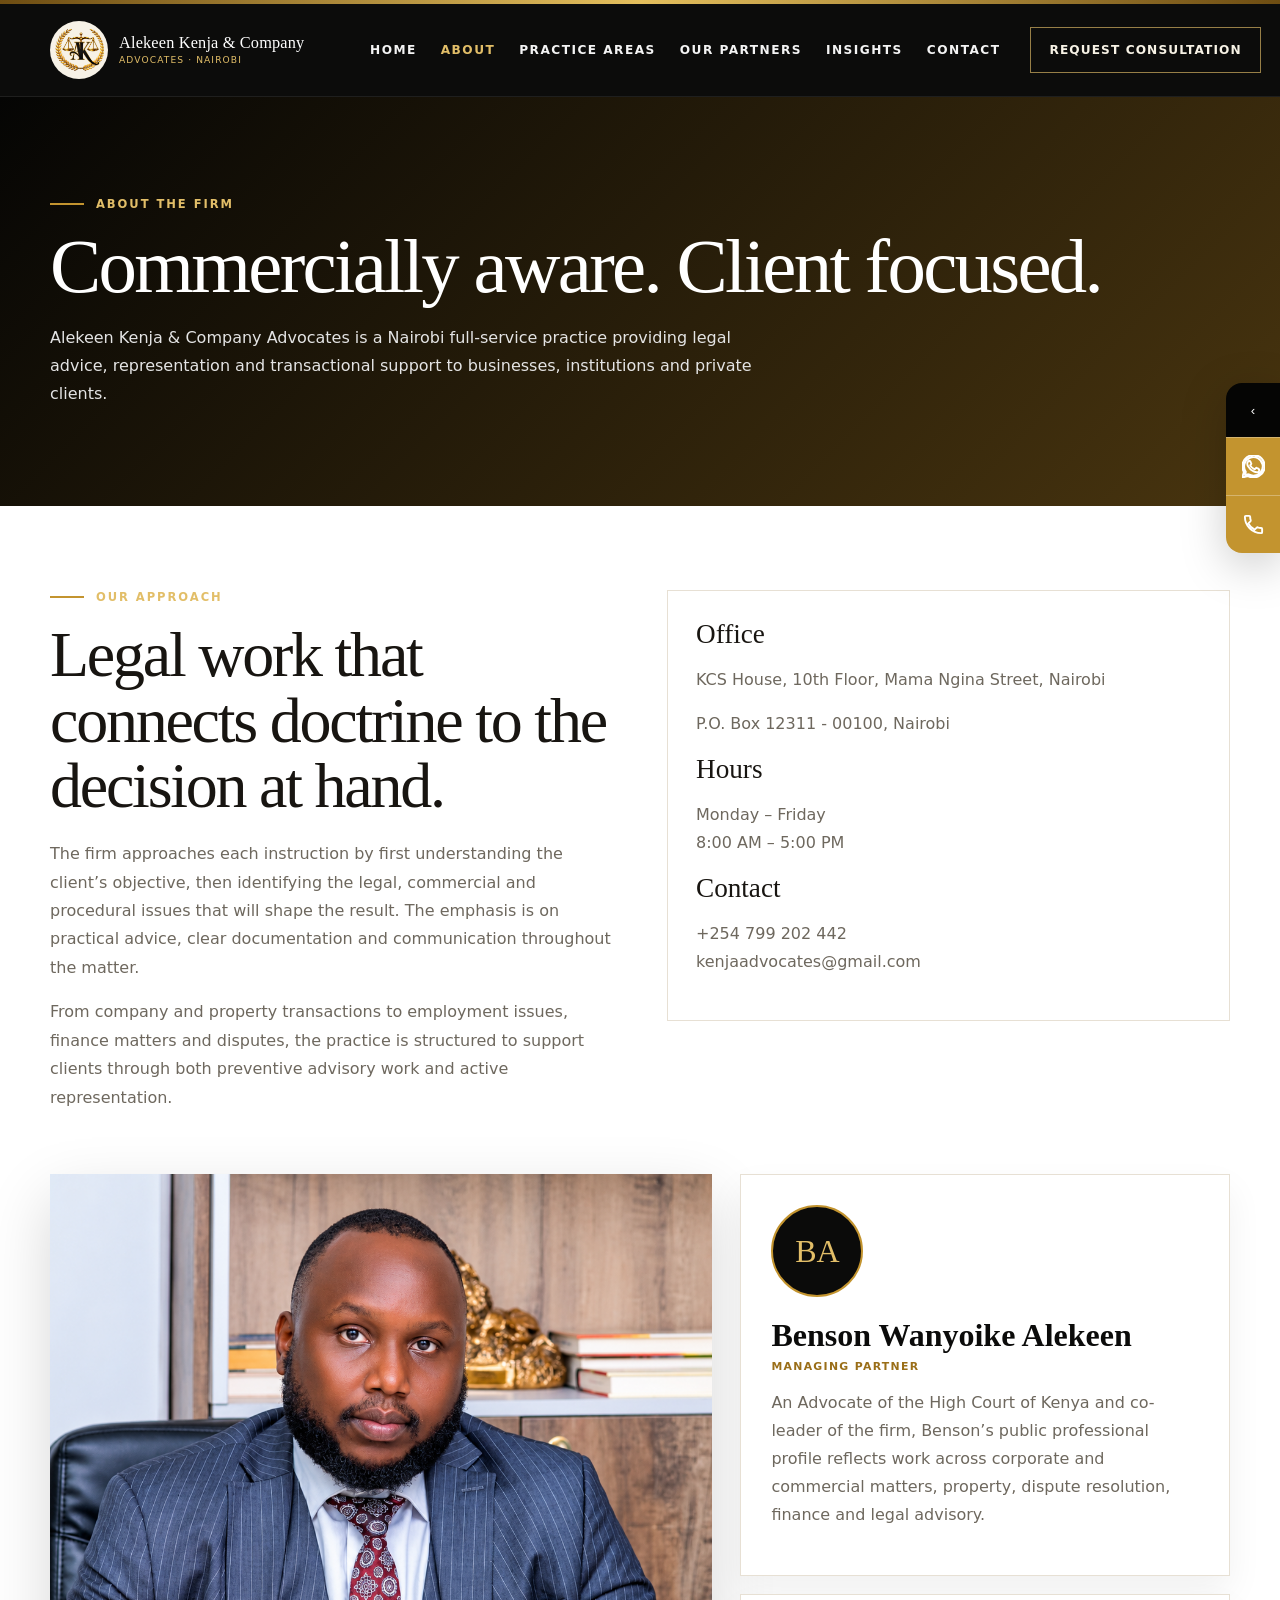
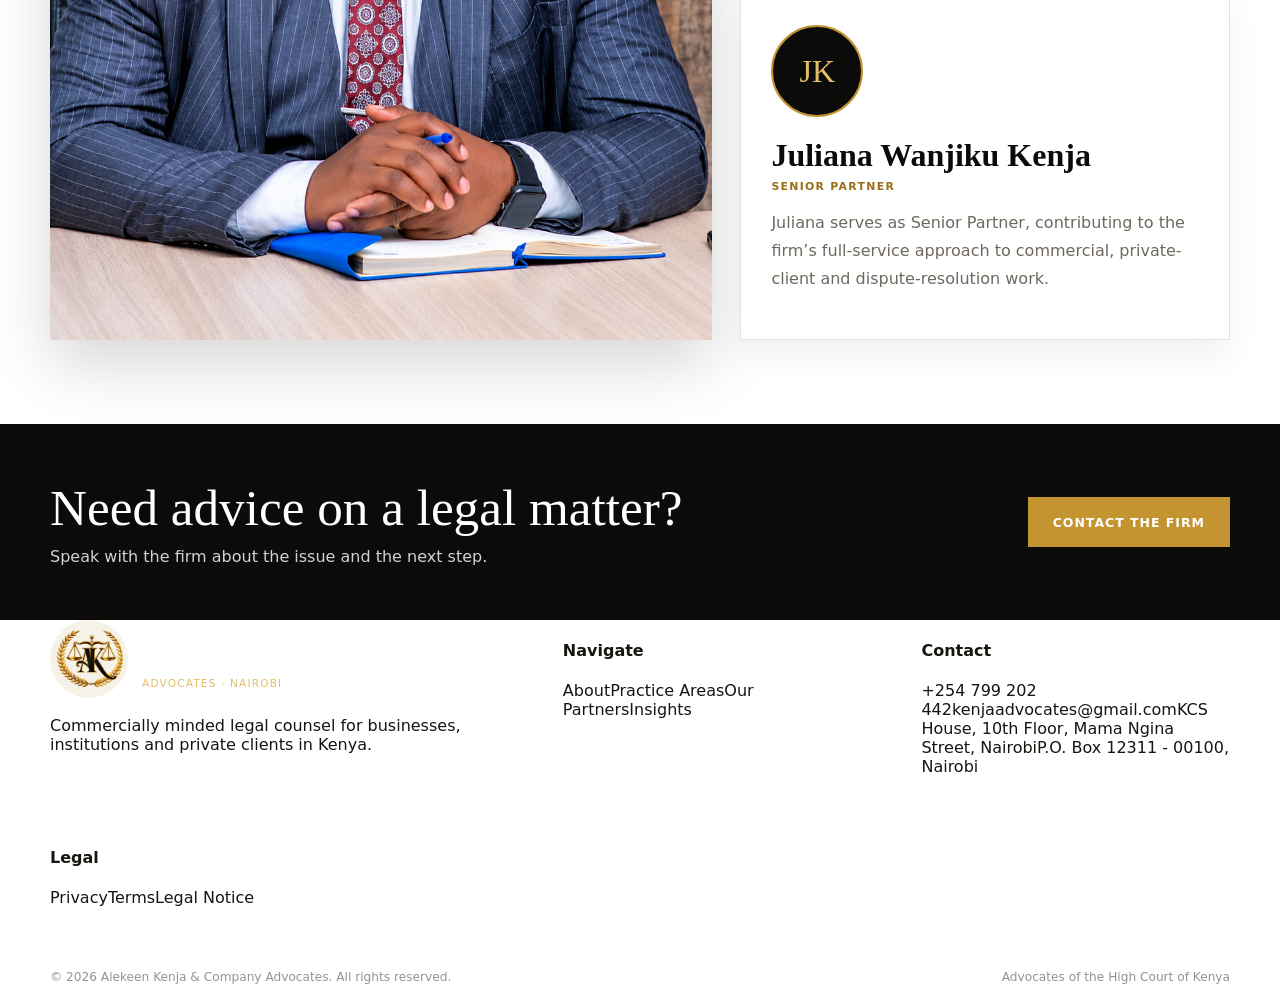
==== about/index.html @ 222de675 "Build Alekeen Kenja & Company Advocates website" ====
<!doctype html><html lang="en-KE"><head><meta charset="utf-8"><meta name="viewport" content="width=device-width,initial-scale=1,viewport-fit=cover"><title>About | Alekeen Kenja & Company Advocates</title><meta name="description" content="Learn about Alekeen Kenja & Company Advocates, its Nairobi office, leadership and client-focused approach to commercial and private legal work."><link rel="canonical" href="https://alekeen-kenja-company-advocates.vercel.app/about/"><meta name="theme-color" content="#050504"><meta property="og:type" content="website"><meta property="og:title" content="About | Alekeen Kenja & Company Advocates"><meta property="og:description" content="Learn about Alekeen Kenja & Company Advocates, its Nairobi office, leadership and client-focused approach to commercial and private legal work."><meta property="og:url" content="https://alekeen-kenja-company-advocates.vercel.app/about/"><meta property="og:image" content="https://alekeen-kenja-company-advocates.vercel.app/images/alekeen-kenja-social-card.jpg"><meta name="twitter:card" content="summary_large_image"><link rel="manifest" href="/site.webmanifest"><link rel="icon" href="/images/icon-192.png"><link rel="stylesheet" href="/assets/css/site.css?v=2"><script type="application/ld+json">{"@context":"https://schema.org","@type":"LegalService","name":"Alekeen Kenja & Company Advocates","address":{"@type":"PostalAddress","streetAddress":"KCS House, 10th Floor, Mama Ngina Street","addressLocality":"Nairobi","postalCode":"00100","addressCountry":"KE"},"telephone":"+254799202442","email":"kenjaadvocates@gmail.com","url":"https://alekeen-kenja-company-advocates.vercel.app","areaServed":"Kenya","openingHoursSpecification":[{"@type":"OpeningHoursSpecification","dayOfWeek":["Monday","Tuesday","Wednesday","Thursday","Friday"],"opens":"08:00","closes":"17:00"}],"founder":[{"@type":"Person","name":"Benson Wanyoike Alekeen","jobTitle":"Managing Partner"},{"@type":"Person","name":"Juliana Wanjiku Kenja","jobTitle":"Senior Partner"}]}</script></head><body><div class="topline"></div><header class="site-header"><div class="container nav"><a class="brand alekeen-brand" href="/" aria-label="Alekeen Kenja & Company Advocates home"><img class="brand-mark" src="/images/monogram.png" alt="Alekeen Kenja emblem"><span class="brand-name"><b>Alekeen Kenja &amp; Company</b><small>Advocates · Nairobi</small></span></a><nav class="nav-links" aria-label="Primary navigation"><a class="" href="/">Home</a><a class="active" href="/about/">About</a><a class="" href="/practice-areas/">Practice Areas</a><a class="" href="/partners/">Our Partners</a><a class="" href="/insights/">Insights</a><a class="" href="/contact/">Contact</a></nav><a class="nav-cta" href="https://wa.me/254799202442" target="_blank" rel="noopener">Request consultation</a><button class="menu-btn" aria-label="Open menu" aria-expanded="false"><span></span></button></div><nav class="mobile-nav" aria-label="Mobile navigation"><a href="/">Home</a><a href="/about/">About</a><a href="/practice-areas/">Practice Areas</a><a href="/partners/">Our Partners</a><a href="/insights/">Insights</a><a href="/contact/">Contact</a><a href="https://wa.me/254799202442" target="_blank" rel="noopener">Request consultation</a></nav></header><main><section class="page-hero"><div class="container"><div class="eyebrow">About the firm</div><h1 class="page-title">Commercially aware. Client focused.</h1><p>Alekeen Kenja & Company Advocates is a Nairobi full-service practice providing legal advice, representation and transactional support to businesses, institutions and private clients.</p></div></section><section class="page-main"><div class="container"><div class="two-col"><div><div class="eyebrow">Our approach</div><h2 class="section-title">Legal work that connects doctrine to the decision at hand.</h2><p class="section-copy">The firm approaches each instruction by first understanding the client’s objective, then identifying the legal, commercial and procedural issues that will shape the result. The emphasis is on practical advice, clear documentation and communication throughout the matter.</p><p class="section-copy">From company and property transactions to employment issues, finance matters and disputes, the practice is structured to support clients through both preventive advisory work and active representation.</p></div><div class="info-card"><h3>Office</h3><p>KCS House, 10th Floor, Mama Ngina Street, Nairobi</p><p>P.O. Box 12311 - 00100, Nairobi</p><h3>Hours</h3><p>Monday – Friday<br>8:00 AM – 5:00 PM</p><h3>Contact</h3><p>+254 799 202 442<br>kenjaadvocates@gmail.com</p></div></div><div class="partner-duo"><div class="profile-main-photo"><img src="/assets/media/benson-alekeen.png" alt="Benson Wanyoike Alekeen, Managing Partner"></div><div><div class="partner-card"><div class="initials">BA</div><h3>Benson Wanyoike Alekeen</h3><div class="role">Managing Partner</div><p>An Advocate of the High Court of Kenya and co-leader of the firm, Benson’s public professional profile reflects work across corporate and commercial matters, property, dispute resolution, finance and legal advisory.</p></div><div class="partner-card" style="margin-top:18px"><div class="initials">JK</div><h3>Juliana Wanjiku Kenja</h3><div class="role">Senior Partner</div><p>Juliana serves as Senior Partner, contributing to the firm’s full-service approach to commercial, private-client and dispute-resolution work.</p></div></div></div></div></section><section class="cta-strip"><div class="container"><div><h2>Need advice on a legal matter?</h2><p>Speak with the firm about the issue and the next step.</p></div><a class="btn btn-gold" href="/contact/">Contact the firm</a></div></section></main><footer class="site-footer"><div class="container footer-grid"><div><div class="footer-brand"><img src="/images/monogram.png" alt="Alekeen Kenja emblem"><div><strong>Alekeen Kenja &amp; Company</strong><span>Advocates · Nairobi</span></div></div><p>Commercially minded legal counsel for businesses, institutions and private clients in Kenya.</p></div><div><h4>Navigate</h4><a href="/about/">About</a><a href="/practice-areas/">Practice Areas</a><a href="/partners/">Our Partners</a><a href="/insights/">Insights</a></div><div><h4>Contact</h4><a href="tel:+254799202442">+254 799 202 442</a><a href="mailto:kenjaadvocates@gmail.com">kenjaadvocates@gmail.com</a><span>KCS House, 10th Floor, Mama Ngina Street, Nairobi</span><span>P.O. Box 12311 - 00100, Nairobi</span></div><div><h4>Legal</h4><a href="/privacy/">Privacy</a><a href="/terms/">Terms</a><a href="/legal-notice/">Legal Notice</a></div></div><div class="container footer-bottom"><span>© 2026 Alekeen Kenja &amp; Company Advocates. All rights reserved.</span><span>Advocates of the High Court of Kenya</span></div></footer><aside class="contact-rail"><button class="rail-toggle" aria-label="Toggle contact options">‹</button><div class="rail-actions"><a href="https://wa.me/254799202442" target="_blank" rel="noopener" aria-label="WhatsApp"><svg viewBox="0 0 24 24" aria-hidden="true"><path d="M20.5 3.5A11.8 11.8 0 0 0 1.9 17.7L.3 23.5l5.9-1.5A11.8 11.8 0 0 0 23.7 11.8c0-3.1-1.1-6-3.2-8.3Zm-8.6 18.1a9.7 9.7 0 0 1-4.9-1.3l-.4-.2-3.5.9.9-3.4-.2-.4A9.7 9.7 0 1 1 11.9 21.6Zm5.4-7.3c-.3-.1-1.7-.8-2-.9-.3-.1-.5-.1-.7.2-.2.3-.8.9-1 1.1-.2.2-.4.2-.7.1-1.8-.9-3-1.6-4.2-3.7-.3-.5.3-.5.9-1.6.1-.2.1-.4 0-.6l-.9-2.2c-.2-.5-.5-.5-.7-.5h-.6c-.2 0-.6.1-.8.4-.3.3-1.1 1.1-1.1 2.6s1.1 3 1.3 3.2c.1.2 2.2 3.4 5.3 4.8 2 .9 2.8.9 3.8.8.6-.1 1.7-.7 1.9-1.4.2-.7.2-1.3.2-1.4-.1-.1-.3-.2-.6-.4Z"/></svg></a><a href="tel:+254799202442" aria-label="Call"><svg viewBox="0 0 24 24" aria-hidden="true"><path d="M6.6 10.8a15.5 15.5 0 0 0 6.6 6.6l2.2-2.2c.3-.3.7-.4 1-.2 1.1.4 2.3.6 3.6.6.6 0 1 .4 1 1V20c0 .6-.4 1-1 1C10.6 21 3 13.4 3 4c0-.6.4-1 1-1h3.5c.6 0 1 .4 1 1 0 1.3.2 2.5.6 3.6.1.4 0 .8-.3 1.1l-2.2 2.1Z"/></svg></a></div></aside><script src="/assets/js/site.js?v=2"></script></body></html>
---- assets/css/site.css ----
:root{--navy:#121212;--navy2:#070707;--blue:#8f0000;--gold:#cf0000;--gold2:#ff3d3d;--ivory:#f7f4ed;--paper:#fff;--ink:#141414;--muted:#686868;--line:#e1e1e1;--max:1180px;--shadow:0 24px 60px rgba(0,0,0,.16)}
*{box-sizing:border-box}html{scroll-behavior:smooth}body{margin:0;background:var(--paper);color:var(--ink);font-family:Inter,ui-sans-serif,system-ui,-apple-system,BlinkMacSystemFont,"Segoe UI",sans-serif;overflow-x:hidden}a{color:inherit;text-decoration:none}img,video{max-width:100%;display:block}.container{width:min(calc(100% - 48px),var(--max));margin:auto}.topline{height:4px;background:linear-gradient(90deg,var(--navy) 0 72%,var(--gold) 72%)}
.site-header{position:sticky;top:0;z-index:100;background:rgba(7,7,7,.96);backdrop-filter:blur(12px);border-bottom:1px solid rgba(255,255,255,.08)}.nav{height:92px;display:flex;align-items:center;gap:30px}.brand{display:flex;align-items:center;gap:11px;margin-right:auto;color:white;min-width:230px}.brand-mark{width:58px;height:58px;object-fit:contain}.brand-name{display:flex;flex-direction:column;line-height:1.02}.brand-name b{font-family:Georgia,serif;font-size:1.06rem;font-weight:500;letter-spacing:.01em}.brand-name small{font-size:.62rem;text-transform:uppercase;letter-spacing:.16em;color:var(--gold2);margin-top:5px}.nav-links{display:flex;align-items:center;gap:24px}.nav-links a{color:#f4f4f4;font-size:.76rem;text-transform:uppercase;letter-spacing:.12em;font-weight:700}.nav-links a:hover,.nav-links a.active{color:var(--gold2)}.nav-cta{background:var(--gold);color:#fff;padding:15px 18px;font-weight:800;font-size:.76rem;text-transform:uppercase;letter-spacing:.09em}.menu-btn{display:none;width:48px;height:48px;border:1px solid rgba(255,255,255,.25);background:transparent;align-items:center;justify-content:center}.menu-btn:before,.menu-btn:after,.menu-btn span{content:"";display:block;width:22px;height:2px;background:white;position:absolute}.menu-btn:before{transform:translateY(-7px)}.menu-btn:after{transform:translateY(7px)}.mobile-nav{display:none}
.hero{position:relative;min-height:calc(100svh - 96px);display:flex;align-items:center;color:white;background:linear-gradient(90deg,rgba(0,0,0,.88),rgba(0,0,0,.53) 53%,rgba(0,0,0,.2)),url('https://images.unsplash.com/photo-1571055931484-22dce9d6c510?auto=format&fit=crop&w=2200&q=86') center/cover no-repeat}.hero:after{content:"";position:absolute;inset:auto 0 0;height:100px;background:linear-gradient(transparent,rgba(0,0,0,.5));pointer-events:none}.hero .container{position:relative;z-index:2}.hero-content{max-width:760px;padding:94px 0 108px}.eyebrow{display:flex;align-items:center;gap:12px;color:var(--gold2);font-size:.72rem;text-transform:uppercase;letter-spacing:.17em;font-weight:800}.eyebrow:before{content:"";width:34px;height:2px;background:var(--gold)}.display,.section-title,.page-title{font-family:Georgia,"Times New Roman",serif;font-weight:500;letter-spacing:-.035em}.display{font-size:clamp(3.55rem,6.4vw,7rem);line-height:.94;margin:24px 0}.display span{color:var(--gold2)}.lead{font-size:1.08rem;line-height:1.75;color:#eeeeee;max-width:620px}.hero-actions{display:flex;gap:12px;flex-wrap:wrap;margin-top:30px}.btn{min-height:50px;padding:0 24px;display:inline-flex;align-items:center;justify-content:center;font-weight:800;font-size:.78rem;text-transform:uppercase;letter-spacing:.08em;border:1px solid transparent}.btn-gold{background:var(--gold);color:#fff}.btn-ghost{border-color:rgba(255,255,255,.55);color:white;background:rgba(255,255,255,.05)}.btn-navy{background:var(--navy2);color:white}.btn-light{background:white;color:var(--navy2)}.hero-meta{display:flex;gap:30px;flex-wrap:wrap;margin-top:34px;color:#e7e7e7;font-size:.79rem}.hero-meta span{display:flex;align-items:center;gap:8px}.hero-meta i{width:6px;height:6px;border-radius:50%;background:var(--gold)}
.section{padding:96px 0}.section-title{font-size:clamp(2.5rem,5vw,4.6rem);line-height:1.02;margin:18px 0 22px}.section-copy{color:var(--muted);line-height:1.78;max-width:700px}.intro-grid{display:grid;grid-template-columns:1.05fr .95fr;gap:80px;align-items:center}.values{display:grid;grid-template-columns:repeat(3,1fr);gap:14px;margin-top:34px}.value{padding:18px;border-top:2px solid var(--gold);background:#fff}.value b{display:block;color:var(--navy);margin-bottom:7px}.value span{font-size:.82rem;line-height:1.55;color:var(--muted)}.logo-animation{background:var(--navy);padding:18px;box-shadow:var(--shadow);position:relative;overflow:hidden}.logo-animation img,.logo-animation video{width:100%;aspect-ratio:16/9;object-fit:cover}.logo-animation small{display:block;color:#f0f0f0;font-size:.73rem;letter-spacing:.08em;text-align:center;padding:12px 6px 3px}
.practice-section{background:#f2f2f2}.practice-grid{display:grid;grid-template-columns:repeat(3,1fr);gap:14px;margin-top:40px}.practice-card{position:relative;min-height:360px;overflow:hidden;background:#123;color:white}.practice-card:before{content:"";position:absolute;inset:0;background:linear-gradient(180deg,rgba(0,0,0,.05),rgba(0,0,0,.9));z-index:1}.practice-card:after{content:"";position:absolute;inset:0;background:var(--image) center/cover no-repeat;transition:transform .55s ease;z-index:0}.practice-card:hover:after{transform:scale(1.04)}.practice-content{position:absolute;left:24px;right:24px;bottom:24px;z-index:2}.practice-number{font-size:.7rem;letter-spacing:.14em;color:var(--gold2)}.practice-card h3{font-family:Georgia,serif;font-size:1.85rem;margin:.55rem 0 .5rem;font-weight:500}.practice-card p{font-size:.84rem;color:#e7e7e7;line-height:1.55;margin:0 0 12px}.practice-link{font-size:.7rem;font-weight:800;text-transform:uppercase;letter-spacing:.1em;color:var(--gold2)}
.partner-section{background:var(--navy2);color:white}.partner-grid{display:grid;grid-template-columns:.92fr 1.08fr;gap:76px;align-items:center}.partner-visual{min-height:620px;background:url('/assets/media/benson-alekeen.png') center 12%/cover no-repeat;position:relative;box-shadow:var(--shadow)}.partner-badge{position:absolute;left:22px;right:22px;bottom:22px;background:rgba(7,7,7,.92);padding:18px 20px;border-left:3px solid var(--gold)}.partner-badge strong{display:block;font-family:Georgia,serif;font-size:1.45rem;font-weight:500}.partner-badge span{font-size:.76rem;color:#d5d5d5}.partner-section .section-copy{color:#d0d0d0}.partner-points{display:grid;grid-template-columns:1fr 1fr;gap:14px;margin-top:28px}.partner-point{padding:18px;border:1px solid rgba(255,255,255,.15)}.partner-point b{display:block;color:var(--gold2);margin-bottom:7px}.partner-point span{color:#d4d4d4;font-size:.83rem;line-height:1.5}
.image-band{display:grid;grid-template-columns:1.1fr .9fr;min-height:520px;background:var(--navy)}.image-band .photo{background:url('https://images.unsplash.com/photo-1741991110666-88115e724741?auto=format&fit=crop&w=1800&q=82') center/cover no-repeat}.image-band .copy{display:flex;flex-direction:column;justify-content:center;padding:70px clamp(30px,6vw,90px);color:white}.image-band .copy p{color:#d7d7d7;line-height:1.75}.booking-band{background:var(--gold);padding:54px 0}.booking-band .container{display:grid;grid-template-columns:1fr auto;gap:30px;align-items:center}.booking-band h2{font-family:Georgia,serif;font-size:clamp(2rem,4vw,3.4rem);margin:0;color:#fff;font-weight:500}.booking-band p{margin:.5rem 0 0;color:#fff}
.insight-grid{display:grid;grid-template-columns:repeat(3,1fr);gap:18px;margin-top:36px}.insight-card{border:1px solid var(--line);padding:28px;background:white}.insight-card .tag{color:var(--gold);font-weight:800;font-size:.7rem;text-transform:uppercase;letter-spacing:.12em}.insight-card h3{font-family:Georgia,serif;font-size:1.55rem;line-height:1.15;margin:.8rem 0;font-weight:500}.insight-card p{color:var(--muted);line-height:1.65;font-size:.9rem}.insight-card a{color:var(--gold);font-weight:800;font-size:.75rem;text-transform:uppercase;letter-spacing:.08em}
.page-hero{background:linear-gradient(135deg,var(--navy2),#6f0000);color:white;padding:100px 0 82px}.page-title{font-size:clamp(3rem,6vw,5.8rem);line-height:.98;margin:18px 0 20px}.page-hero p{max-width:720px;color:#e4e4e4;line-height:1.75}.page-main{padding:84px 0}.two-col{display:grid;grid-template-columns:1fr 1fr;gap:54px;align-items:start}.info-card{border:1px solid var(--line);padding:28px;background:white}.info-card h3{font-family:Georgia,serif;font-size:1.7rem;margin:0 0 12px;font-weight:500}.info-card p,.info-card li{color:var(--muted);line-height:1.75}.contact-grid{display:grid;grid-template-columns:.82fr 1.18fr;gap:54px}.contact-list{display:grid;gap:14px}.contact-item{padding:20px;border:1px solid var(--line);background:white}.contact-item small{display:block;color:var(--gold);font-weight:800;text-transform:uppercase;letter-spacing:.1em;margin-bottom:6px}.contact-item a,.contact-item span{color:var(--navy);font-weight:700}.contact-form{display:grid;grid-template-columns:1fr 1fr;gap:14px}.contact-form .full{grid-column:1/-1}.contact-form input,.contact-form textarea,.contact-form select{width:100%;border:1px solid var(--line);padding:15px 16px;background:white;color:var(--ink);font:inherit}.contact-form textarea{min-height:160px;resize:vertical}.small-note{font-size:.82rem;color:var(--muted);line-height:1.6}.map-wrap{background:#f2f2f2;padding:0 0 90px}.map-head{padding:76px 0 28px}.map-shell{width:min(1400px,calc(100% - 28px));margin:auto;overflow:hidden;box-shadow:var(--shadow);background:white}.map-shell iframe{display:block;width:100%;height:560px;border:0}.map-footer{display:flex;justify-content:space-between;gap:24px;align-items:center;padding:22px 28px}.map-footer strong{display:block;color:var(--navy);font-size:1rem}.map-footer span{color:var(--muted);font-size:.86rem}
.contact-rail{position:fixed;right:0;top:52%;transform:translateY(-50%);z-index:1000;display:flex;flex-direction:column;align-items:flex-end;transition:transform .28s ease;filter:drop-shadow(0 12px 22px rgba(0,0,0,.2))}.contact-rail.collapsed{transform:translate(9px,-50%)}.rail-toggle{width:54px;height:54px;border:0;border-radius:16px 0 0 0;background:var(--navy2);color:white;display:grid;place-items:center;cursor:pointer}.rail-toggle svg{width:21px;height:21px;stroke:#fff;fill:none;stroke-width:2.3;transition:transform .28s ease}.contact-rail.collapsed .rail-toggle svg{transform:rotate(180deg)}.rail-actions{overflow:hidden;border-radius:0 0 0 16px;background:var(--gold);display:flex;flex-direction:column}.rail-actions a{width:54px;height:58px;display:grid;place-items:center;color:white;border-top:1px solid rgba(255,255,255,.3)}.rail-actions a:hover{background:#a90000}.rail-actions svg{width:23px;height:23px;stroke:#fff;fill:none;stroke-width:2;stroke-linecap:round;stroke-linejoin:round}
.cta-strip{background:var(--navy);padding:54px 0;color:white}.cta-strip .container{display:flex;align-items:center;justify-content:space-between;gap:24px}.cta-strip h2{font-family:Georgia,serif;font-size:clamp(2rem,4vw,3.3rem);margin:0;font-weight:500}.cta-strip p{margin:.6rem 0 0;color:#d2d2d2}.footer{background:#050505;color:#dedede;padding:66px 0 30px}.footer-grid{display:grid;grid-template-columns:1.2fr .8fr .8fr;gap:50px}.footer-brand{width:260px;margin-bottom:18px}.footer-brand img{width:100%;height:auto}.footer h4{color:white;font-size:.82rem;text-transform:uppercase;letter-spacing:.12em;margin:0 0 16px}.footer p,.footer a{font-size:.86rem;line-height:1.8;color:#bdbdbd}.footer a:hover{color:var(--gold2)}.footer-bottom{border-top:1px solid rgba(255,255,255,.1);margin-top:42px;padding-top:20px;display:flex;justify-content:space-between;gap:20px;font-size:.76rem;color:#939393}
.photo-pair{display:grid;grid-template-columns:1fr 1fr;gap:14px}.photo-pair img{width:100%;height:460px;object-fit:cover}.profile-gallery{display:grid;grid-template-columns:repeat(3,1fr);gap:14px;margin-top:40px}.profile-gallery img{width:100%;height:430px;object-fit:cover}.profile-gallery img:last-child{object-position:center top}
@media(max-width:1020px){.nav-links,.nav-cta{display:none}.menu-btn{display:flex;position:relative}.nav{height:82px}.brand{min-width:220px}.brand-mark{width:54px;height:54px}.brand-name b{font-size:1rem}.mobile-nav.open{display:flex;position:fixed;top:86px;left:0;right:0;background:var(--navy2);z-index:99;flex-direction:column;padding:14px 24px 24px;border-bottom:1px solid rgba(255,255,255,.1);box-shadow:0 18px 40px rgba(0,0,0,.24)}.mobile-nav a{padding:14px 4px;border-bottom:1px solid rgba(255,255,255,.1);font-weight:700;color:white}.intro-grid,.partner-grid,.image-band,.two-col,.contact-grid{grid-template-columns:1fr}.image-band .photo{min-height:420px}.practice-grid{grid-template-columns:1fr 1fr}.insight-grid{grid-template-columns:1fr 1fr}.footer-grid{grid-template-columns:1fr 1fr}.footer-grid>div:first-child{grid-column:1/-1}.booking-band .container{grid-template-columns:1fr}.profile-gallery{grid-template-columns:1fr 1fr}.photo-pair img{height:400px}}
@media(max-width:720px){.container{width:calc(100% - 30px);max-width:100%}.section{padding:66px 0}.nav{height:76px;gap:12px}.brand{min-width:0;flex:1;gap:8px}.brand-mark{width:48px;height:48px;flex:0 0 auto}.brand-name b{font-size:.88rem}.brand-name small{font-size:.53rem;letter-spacing:.11em}.menu-btn{width:44px;height:44px;flex:0 0 auto}.mobile-nav.open{top:80px}.hero{min-height:calc(100svh - 80px);background-position:55% center}.hero-content{padding:58px 0 70px}.display{font-size:clamp(2.75rem,12.7vw,4rem);max-width:95%}.lead{font-size:.97rem;line-height:1.6;max-width:94%}.hero-actions{gap:9px}.btn{min-height:48px;padding:0 18px;font-size:.76rem}.hero-meta{gap:12px;margin-top:24px;font-size:.73rem}.values{grid-template-columns:1fr}.logo-animation{padding:9px}.practice-grid{grid-template-columns:1fr}.practice-card{min-height:320px}.partner-visual{min-height:520px;background-position:center 14%}.partner-points{grid-template-columns:1fr}.image-band .photo{min-height:330px}.image-band .copy{padding:50px 22px}.insight-grid{grid-template-columns:1fr}.booking-band{padding:44px 0}.map-shell{width:calc(100% - 18px)}.map-shell iframe{height:420px}.map-footer{align-items:flex-start;flex-direction:column;padding:20px}.map-footer .btn{width:100%}.contact-form{grid-template-columns:1fr}.contact-form .full{grid-column:auto}.cta-strip .container{align-items:flex-start;flex-direction:column}.footer-grid{grid-template-columns:1fr;gap:30px}.footer-grid>div:first-child{grid-column:auto}.footer-bottom{flex-direction:column}.contact-rail{top:56%;max-height:42vh}.rail-toggle{width:46px;height:46px}.rail-actions a{width:46px;height:50px}.rail-actions svg{width:20px;height:20px}.contact-rail.collapsed{transform:translate(7px,-50%)}.section-title{font-size:clamp(2.1rem,10vw,3rem)}.page-hero{padding:70px 0 56px}.page-main{padding:60px 0}.profile-gallery,.photo-pair{grid-template-columns:1fr}.profile-gallery img,.photo-pair img{height:auto}}
@media(max-width:390px){.container{width:calc(100% - 24px)}.brand-mark{width:43px;height:43px}.brand-name b{font-size:.82rem}.brand-name small{font-size:.49rem}.display{font-size:2.75rem}.hero-content{padding-top:48px}.partner-visual{min-height:460px}.rail-toggle{width:43px;height:43px}.rail-actions a{width:43px;height:47px}.map-shell iframe{height:370px}.footer-brand{width:225px}}
@media(prefers-reduced-motion:reduce){*{scroll-behavior:auto!important;animation:none!important;transition:none!important}}



/* Alekeen Kenja & Company Advocates production refinements */
:root{--navy:#11110f;--navy2:#080806;--blue:#8d641e;--gold:#b67a19;--gold2:#ddb761;--ivory:#faf7ef;--paper:#fff;--ink:#17140f;--muted:#6b675f;--line:#e6dfd2}
html,body{max-width:100%;overflow-x:hidden}body{min-width:0}.container,.nav,.brand,.brand-name,.hero-content,.partner-grid>*,.two-col>*,.contact-grid>*{min-width:0}img,video,iframe{max-width:100%}.section-copy,.lead,.page-hero p,.info-card p,.contact-item span,.contact-item a,.footer p,.footer a{overflow-wrap:anywhere}
.topline{background:linear-gradient(90deg,#7e5415,#e2c779,#7e5415)}
.site-header{background:rgba(8,8,6,.96)}
.brand-mark{object-fit:contain}.brand-name b{font-size:1.1rem}.brand-name small{color:var(--gold2)}
.hero{background:linear-gradient(90deg,rgba(5,5,4,.94),rgba(5,5,4,.76) 54%,rgba(5,5,4,.32)),url('https://images.unsplash.com/photo-1497366754035-f200968a6e72?auto=format&fit=crop&w=2200&q=86') center/cover no-repeat}
.logo-animation{background:#090806}.logo-animation video{background:#090806;object-fit:cover}
.partner-visual{background-image:url('/assets/media/benson-alekeen.png');background-position:center 12%;background-color:#111;background-size:cover}
.partner-badge strong{color:#fff!important;text-shadow:0 1px 2px rgba(0,0,0,.4)}.partner-badge span{color:#f5f2e9}.partner-badge{max-width:calc(100% - 44px)}
.profile-main-photo{background:#f3efe5;overflow:hidden;box-shadow:var(--shadow);min-height:640px}.profile-main-photo img{width:100%;height:100%;min-height:640px;object-fit:cover;object-position:center 23%}.partner-profile-page{align-items:center}.light-points .partner-point{border-color:var(--line)}.light-points .partner-point span{color:var(--muted)}
.practice-list{display:grid;grid-template-columns:1fr 1fr;gap:16px}.practice-list .info-card{min-height:220px}.practice-list .info-card h3{color:var(--navy)}
.visual-trio{display:grid;grid-template-columns:repeat(3,1fr);gap:14px;margin-top:52px}.visual-trio figure{margin:0;position:relative;height:280px;overflow:hidden;background:#ddd}.visual-trio img{width:100%;height:100%;object-fit:cover}.visual-trio figcaption{position:absolute;left:12px;bottom:12px;background:rgba(8,8,6,.86);color:#fff;padding:8px 10px;text-transform:uppercase;letter-spacing:.08em;font-size:.58rem}
.footer-wordmark{display:flex;align-items:center;gap:14px;margin-bottom:18px}.footer-wordmark img{width:76px;height:76px;object-fit:contain}.footer-wordmark strong{display:block;font-family:Georgia,serif;font-size:1.25rem;color:#fff;font-weight:500}.footer-wordmark span{display:block;margin-top:5px;font-size:.68rem;text-transform:uppercase;letter-spacing:.11em;color:var(--gold2)}
.booking-band{background:linear-gradient(90deg,#9a6518,#c89535)}.rail-actions a:hover{background:#8a5c19}.page-hero{background:linear-gradient(135deg,var(--navy2),#4f3815)}
.error-hero{min-height:62vh;display:flex;align-items:center}.error-hero .btn{margin-top:18px}
@media(max-width:1020px){.practice-list{grid-template-columns:1fr}.visual-trio{grid-template-columns:1fr 1fr}.partner-visual{width:100%;min-height:0;aspect-ratio:4/5;background-position:center 20%}.mobile-nav.open{max-height:calc(100svh - 86px);overflow-y:auto;-webkit-overflow-scrolling:touch}.profile-main-photo,.profile-main-photo img{min-height:560px}}
@media(max-width:720px){.container{width:min(calc(100% - 30px),var(--max))}.topline{height:3px}.site-header{backdrop-filter:blur(10px)}.nav{height:74px;padding:0;gap:10px}.brand{gap:7px;max-width:calc(100% - 54px)}.brand-mark{width:44px;height:44px}.brand-name{max-width:calc(100% - 52px);line-height:1.05}.brand-name b{font-size:.88rem;white-space:normal;line-height:1.05}.brand-name small{font-size:.48rem;letter-spacing:.085em;white-space:normal;line-height:1.25;margin-top:4px}.menu-btn{width:44px;height:44px}.mobile-nav.open{top:77px;max-height:calc(100svh - 77px);padding:10px 15px calc(18px + env(safe-area-inset-bottom))}.mobile-nav a{padding:13px 4px;font-size:.9rem}.hero{min-height:calc(100svh - 77px);background-position:66% center}.hero-content{padding:50px 0 62px;max-width:100%}.eyebrow{font-size:.65rem;letter-spacing:.13em;gap:9px}.eyebrow:before{width:25px}.display{font-size:clamp(2.55rem,12vw,3.75rem);line-height:.95;margin:18px 0}.lead{font-size:.96rem;line-height:1.62;max-width:100%}.hero-actions{display:grid;grid-template-columns:1fr;gap:9px;width:100%;margin-top:24px}.hero-actions .btn{width:100%}.hero-meta{display:grid;grid-template-columns:1fr;gap:9px;margin-top:22px}.section{padding:62px 0}.section-title{font-size:clamp(2.05rem,10vw,3rem);line-height:1.04}.values{grid-template-columns:1fr}.logo-animation{padding:8px}.practice-grid{grid-template-columns:1fr}.practice-card{min-height:305px}.partner-visual{aspect-ratio:4/5;min-height:0;background-position:center 18%;box-shadow:0 16px 36px rgba(0,0,0,.16)}.partner-badge{left:12px;right:12px;bottom:12px;max-width:none;padding:14px 16px;background:rgba(7,7,7,.94)}.partner-badge strong{font-size:1.25rem}.partner-badge span{font-size:.72rem;line-height:1.35}.partner-points{grid-template-columns:1fr}.image-band .photo{min-height:300px}.image-band .copy{padding:44px 20px}.booking-band{padding:38px 0}.booking-band .container{gap:20px}.booking-band .btn{width:100%}.insight-grid{grid-template-columns:1fr}.page-hero{padding:58px 0 48px}.page-title{font-size:clamp(2.6rem,12vw,4rem)}.page-main{padding:56px 0}.contact-form{grid-template-columns:1fr}.contact-form .full{grid-column:auto}.contact-form input,.contact-form textarea,.contact-form select{font-size:16px;padding:14px}.map-shell iframe{height:360px}.cta-strip .container{align-items:flex-start;flex-direction:column}.cta-strip .btn{width:100%}.footer-grid{grid-template-columns:1fr;gap:28px}.footer-grid>div:first-child{grid-column:auto}.footer-bottom{flex-direction:column}.footer-wordmark img{width:66px;height:66px}.visual-trio{grid-template-columns:1fr}.visual-trio figure{height:240px}.profile-main-photo,.profile-main-photo img{min-height:0;height:auto}.profile-main-photo img{object-fit:contain}.contact-rail{top:58%;max-height:none}.rail-toggle{width:43px;height:43px}.rail-actions a{width:43px;height:47px}.rail-actions svg{width:19px;height:19px}}
@media(max-width:480px){.container{width:calc(100% - 24px)}.brand-mark{width:42px;height:42px}.brand-name b{font-size:.8rem}.brand-name small{font-size:.45rem;letter-spacing:.07em}.display{font-size:clamp(2.35rem,11.7vw,3.25rem)}.page-title{font-size:clamp(2.35rem,11.5vw,3.35rem)}.hero{background-position:70% center}.btn{width:100%;min-height:48px;padding:0 16px}.partner-badge{left:10px;right:10px;bottom:10px;padding:13px 14px}.partner-badge strong{font-size:1.18rem}.partner-badge span{font-size:.68rem}.map-shell iframe{height:330px}.footer-wordmark strong{font-size:1.08rem}.footer-wordmark span{font-size:.62rem}}
@media(max-width:360px){.brand-name b{font-size:.74rem}.brand-name small{font-size:.42rem}.brand-mark{width:39px;height:39px}.menu-btn{width:41px;height:41px}.display{font-size:2.25rem}.hero-content{padding-top:42px}.contact-rail{top:60%}}


/* Alekeen Kenja & Company Advocates refinements */
:root{--navy:#0b0b0a;--navy2:#050504;--blue:#9d7218;--gold:#c3942f;--gold2:#e2be68;--ivory:#faf7ef;--paper:#fff;--ink:#181511;--muted:#6e685e;--line:#e7e0d4}
.topline{background:linear-gradient(90deg,#6e4d12,#e4bf5d,#6e4d12)}
.site-header{background:rgba(5,5,4,.97)}
.alekeen-brand{display:flex;align-items:center;gap:11px;min-width:290px;max-width:360px}
.alekeen-brand .brand-mark{width:58px;height:58px;object-fit:contain;flex:0 0 auto;background:#f7f2e7;border-radius:50%;padding:4px}
.alekeen-brand .brand-name{min-width:0}.alekeen-brand .brand-name b{display:block;color:#fff;font-family:Georgia,serif;font-weight:500;font-size:1.02rem;white-space:nowrap}.alekeen-brand .brand-name small{display:block;color:var(--gold2);font-size:.57rem;letter-spacing:.12em;text-transform:uppercase;margin-top:4px;white-space:nowrap}
.nav-links{gap:24px}.nav-links a{white-space:nowrap}.nav-cta{white-space:nowrap;border:1px solid rgba(226,190,104,.65);background:transparent;color:#f7f2e5}.nav-cta:hover{background:var(--gold);color:#0b0b0a}
.alekeen-hero{background:linear-gradient(90deg,rgba(4,4,3,.95),rgba(4,4,3,.80) 52%,rgba(4,4,3,.34)),url('https://images.unsplash.com/photo-1450101499163-c8848c66ca85?auto=format&fit=crop&w=2200&q=86') center/cover no-repeat}
.logo-animation{background:#070706}.logo-animation video{background:#070706;object-fit:cover}
.alekeen-partner{background-image:url('/assets/media/benson-alekeen.png')!important;background-position:center 16%!important;background-size:cover!important;background-color:#151515}
.alekeen-band{background-image:linear-gradient(rgba(0,0,0,.08),rgba(0,0,0,.08)),url('https://images.unsplash.com/photo-1521791136064-7986c2920216?auto=format&fit=crop&w=1900&q=86')!important;background-position:center!important;background-size:cover!important}
.partner-badge strong{color:#fff!important;text-shadow:0 1px 2px rgba(0,0,0,.4)}.partner-badge span{color:#f5f0e4}.partner-badge{max-width:calc(100% - 44px)}
.profile-main-photo{background:#f3efe5;overflow:hidden;box-shadow:var(--shadow);min-height:640px}.profile-main-photo img{width:100%;height:100%;min-height:640px;object-fit:cover;object-position:center 10%}.partner-profile-page{align-items:center}
.partner-duo{display:grid;grid-template-columns:1.15fr .85fr;gap:28px;margin-top:46px}.partner-card{background:#fff;border:1px solid var(--line);padding:30px;box-shadow:0 16px 34px rgba(0,0,0,.06)}.partner-card h3{font-family:Georgia,serif;font-size:2rem;margin:0 0 6px;color:var(--navy)}.partner-card .role{color:#9a6e18;text-transform:uppercase;letter-spacing:.12em;font-size:.68rem;font-weight:700}.partner-card p{color:var(--muted);line-height:1.75}.partner-card .initials{width:92px;height:92px;border-radius:50%;display:grid;place-items:center;background:#0b0b0a;color:var(--gold2);font-family:Georgia,serif;font-size:2rem;margin-bottom:20px;border:2px solid var(--gold)}
.practice-list{display:grid;grid-template-columns:1fr 1fr;gap:16px}.practice-list .info-card{min-height:220px}.practice-list .info-card h3{color:var(--navy)}
.leadership-strip{display:grid;grid-template-columns:1fr 1fr;gap:18px;margin-top:36px}.leadership-mini{padding:22px;border:1px solid var(--line);background:#fff}.leadership-mini b{display:block;font-family:Georgia,serif;font-size:1.2rem;margin-bottom:5px}.leadership-mini span{display:block;color:#9a6e18;text-transform:uppercase;letter-spacing:.1em;font-size:.64rem}
.footer-brand{display:flex;align-items:center;gap:14px;margin-bottom:18px}.footer-brand img{width:78px;height:78px;object-fit:contain;background:#f7f2e7;border-radius:50%;padding:5px}.footer-brand strong{display:block;font-family:Georgia,serif;font-size:1.2rem;color:#fff;font-weight:500}.footer-brand span{display:block;margin-top:5px;font-size:.66rem;text-transform:uppercase;letter-spacing:.11em;color:var(--gold2)}
.booking-band{background:linear-gradient(90deg,#8f6415,#c79834)}.rail-actions a:hover{background:#805b17}.page-hero{background:linear-gradient(135deg,var(--navy2),#49350f)}
.error-hero{min-height:62vh;display:flex;align-items:center}.error-hero .btn{margin-top:18px}
@media(max-width:1260px){.nav-links{gap:17px}.nav-links a{font-size:.68rem;letter-spacing:.08em}.nav-cta{padding:12px 12px;font-size:.66rem}.alekeen-brand{min-width:250px;max-width:320px}.alekeen-brand .brand-name b{font-size:.94rem}.alekeen-brand .brand-name small{font-size:.52rem}}
@media(max-width:1100px){.nav-links,.nav-cta{display:none}.menu-btn{display:flex;position:relative}.nav{height:82px}.alekeen-brand{min-width:0;max-width:420px}.mobile-nav.open{display:flex;position:fixed;top:86px;left:0;right:0;background:var(--navy2);z-index:99;flex-direction:column;padding:14px 24px 24px;border-bottom:1px solid rgba(255,255,255,.1);box-shadow:0 18px 40px rgba(0,0,0,.24)}}
@media(max-width:1020px){.practice-list{grid-template-columns:1fr}.partner-duo{grid-template-columns:1fr}.leadership-strip{grid-template-columns:1fr}.partner-visual{width:100%;min-height:0;aspect-ratio:4/5;background-position:center 12%}.mobile-nav.open{max-height:calc(100svh - 86px);overflow-y:auto;-webkit-overflow-scrolling:touch}.profile-main-photo,.profile-main-photo img{min-height:560px}}
@media(max-width:720px){.container{width:min(calc(100% - 30px),var(--max))}.topline{height:3px}.site-header{backdrop-filter:blur(10px)}.nav{height:74px;padding:0;gap:10px}.alekeen-brand{gap:8px;max-width:calc(100% - 54px)}.alekeen-brand .brand-mark{width:46px;height:46px}.alekeen-brand .brand-name b{font-size:.84rem;white-space:normal;line-height:1.05}.alekeen-brand .brand-name small{font-size:.46rem;letter-spacing:.07em;white-space:normal;line-height:1.25;margin-top:3px}.menu-btn{width:44px;height:44px}.mobile-nav.open{top:77px;max-height:calc(100svh - 77px);padding:10px 15px calc(18px + env(safe-area-inset-bottom))}.mobile-nav a{padding:13px 4px;font-size:.9rem}.alekeen-hero{background-position:64% center}.hero-content{padding:50px 0 62px;max-width:100%}.hero-actions{display:grid;grid-template-columns:1fr;gap:9px;width:100%;margin-top:24px}.hero-actions .btn{width:100%}.hero-meta{display:grid;grid-template-columns:1fr;gap:9px;margin-top:22px}.partner-visual{aspect-ratio:4/5;min-height:0;background-position:center 10%!important}.partner-badge{left:12px;right:12px;bottom:12px;max-width:none;padding:14px 16px}.partner-badge strong{font-size:1.22rem}.partner-badge span{font-size:.7rem;line-height:1.35}.profile-main-photo,.profile-main-photo img{min-height:0;height:auto}.profile-main-photo img{object-fit:contain;object-position:center top}.footer-brand img{width:66px;height:66px}.partner-duo{margin-top:32px}}
@media(max-width:480px){.container{width:calc(100% - 24px)}.alekeen-brand .brand-mark{width:42px;height:42px}.alekeen-brand .brand-name b{font-size:.76rem}.alekeen-brand .brand-name small{font-size:.42rem}.alekeen-hero{background-position:68% center}.btn{width:100%;min-height:48px;padding:0 16px}.partner-badge{left:10px;right:10px;bottom:10px}.footer-brand strong{font-size:1.05rem}}
@media(max-width:360px){.alekeen-brand .brand-name b{font-size:.7rem}.alekeen-brand .brand-name small{font-size:.39rem}.alekeen-brand .brand-mark{width:39px;height:39px}.menu-btn{width:41px;height:41px}}
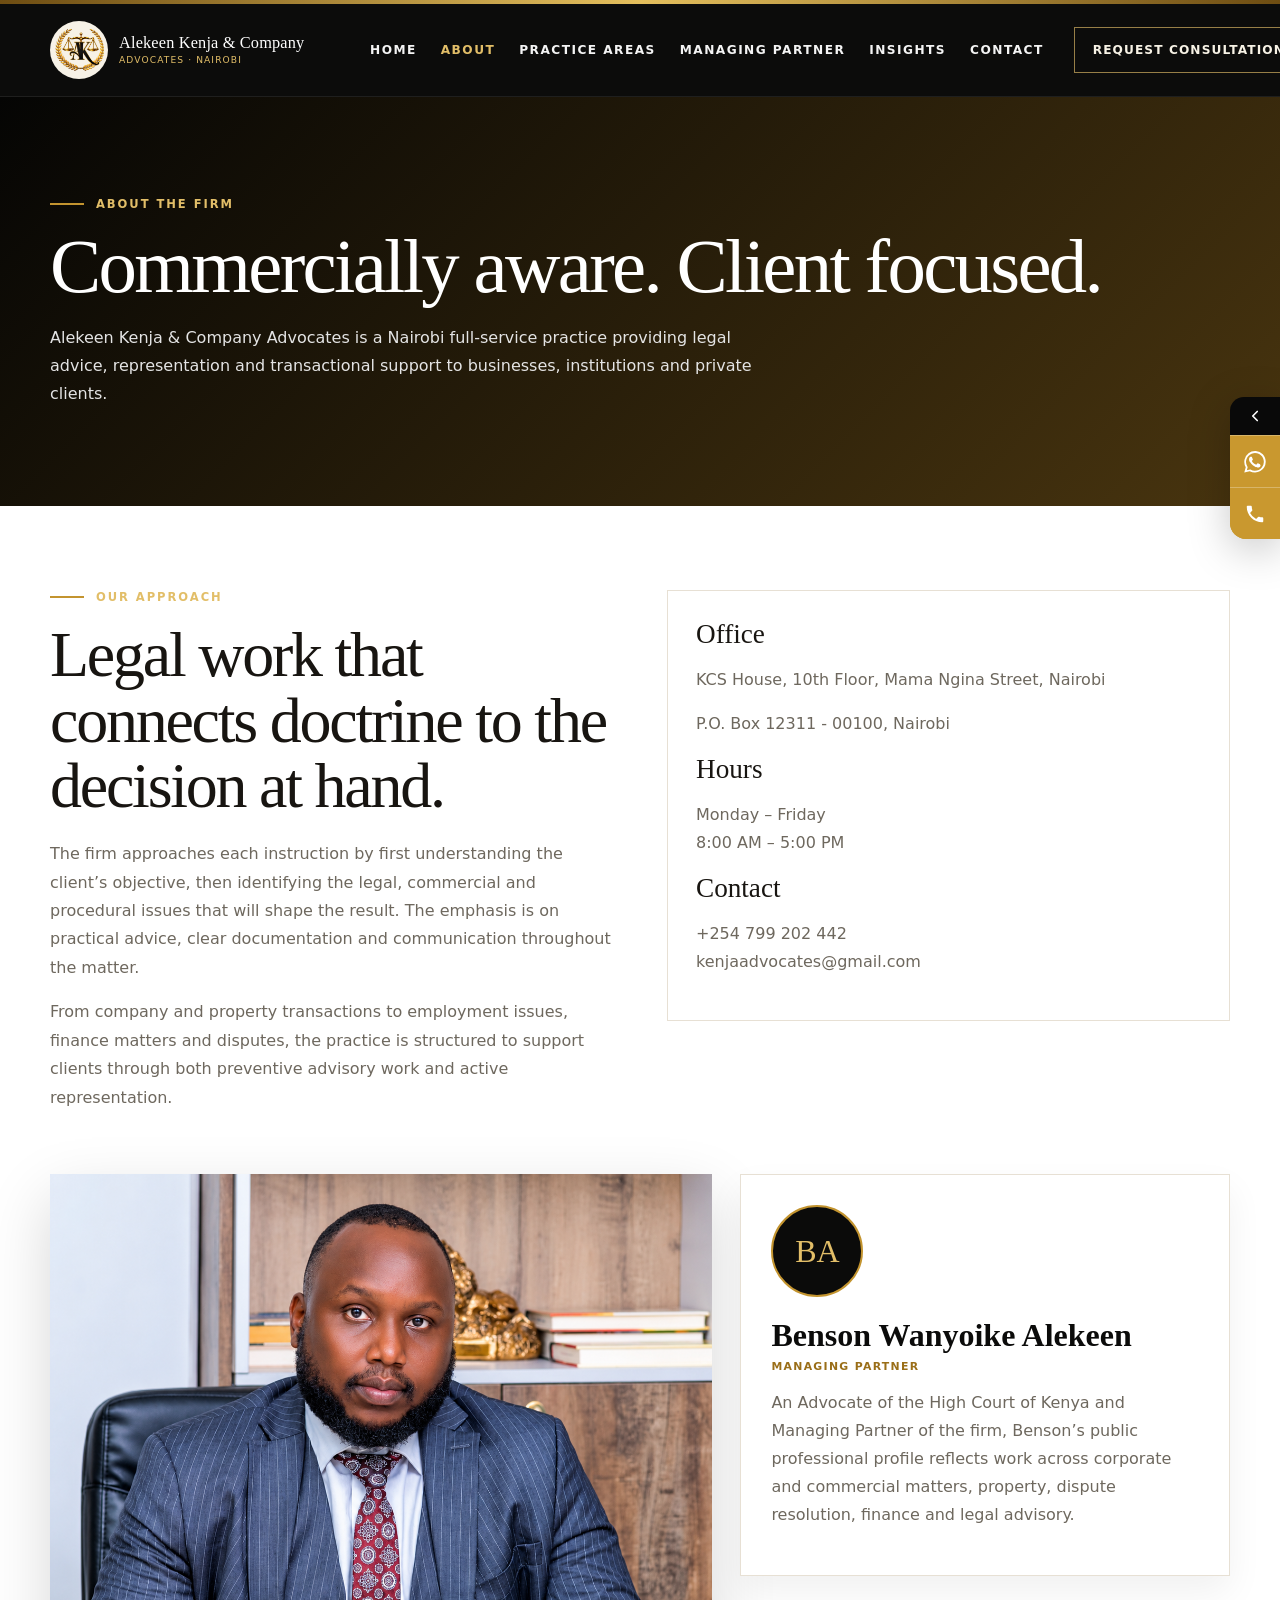
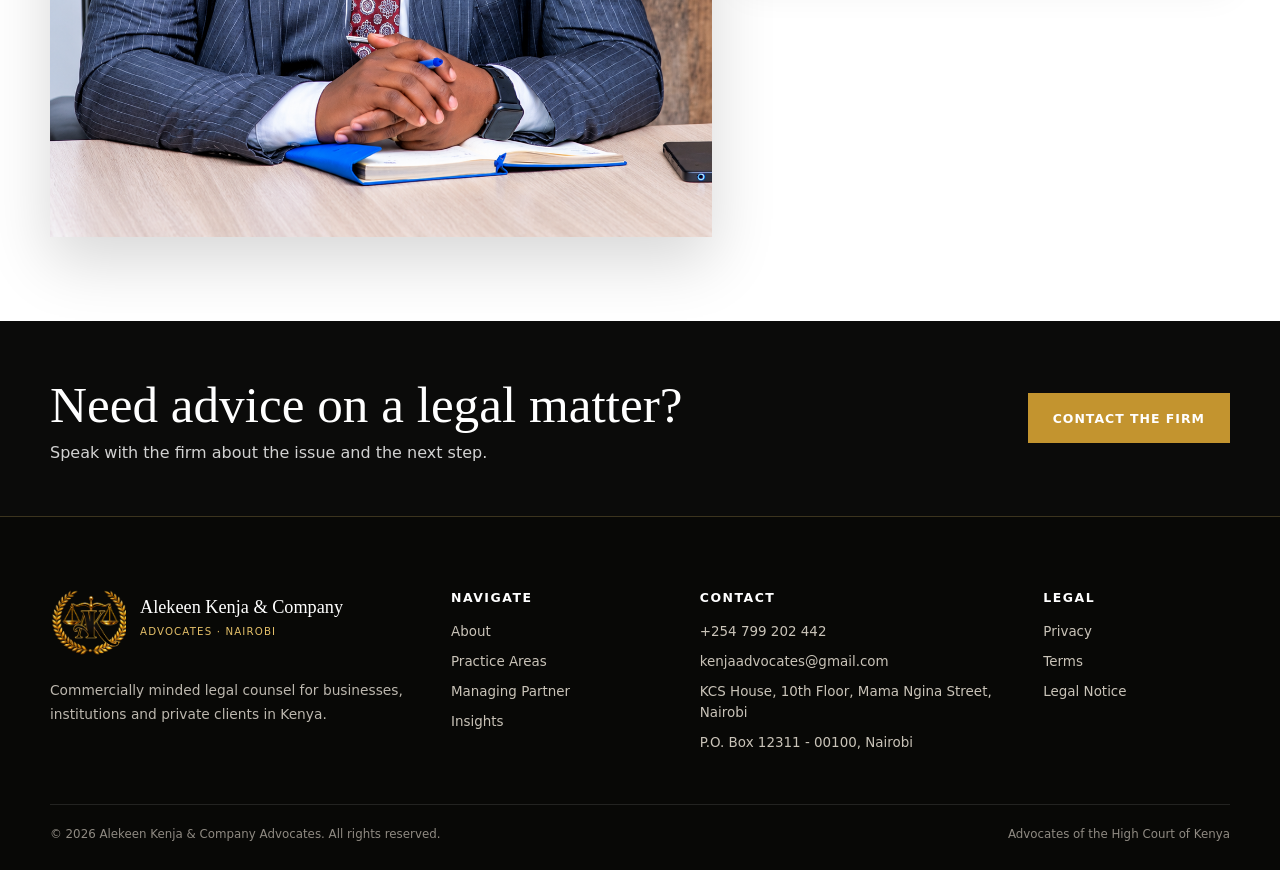
==== commit 426dbf9f: "Fix hero footer contact rail spacing and managing partner profile" ====
--- a/about/index.html
+++ b/about/index.html
@@ -1 +1,3 @@
-<!doctype html><html lang="en-KE"><head><meta charset="utf-8"><meta name="viewport" content="width=device-width,initial-scale=1,viewport-fit=cover"><title>About | Alekeen Kenja & Company Advocates</title><meta name="description" content="Learn about Alekeen Kenja & Company Advocates, its Nairobi office, leadership and client-focused approach to commercial and private legal work."><link rel="canonical" href="https://alekeen-kenja-company-advocates.vercel.app/about/"><meta name="theme-color" content="#050504"><meta property="og:type" content="website"><meta property="og:title" content="About | Alekeen Kenja & Company Advocates"><meta property="og:description" content="Learn about Alekeen Kenja & Company Advocates, its Nairobi office, leadership and client-focused approach to commercial and private legal work."><meta property="og:url" content="https://alekeen-kenja-company-advocates.vercel.app/about/"><meta property="og:image" content="https://alekeen-kenja-company-advocates.vercel.app/images/alekeen-kenja-social-card.jpg"><meta name="twitter:card" content="summary_large_image"><link rel="manifest" href="/site.webmanifest"><link rel="icon" href="/images/icon-192.png"><link rel="stylesheet" href="/assets/css/site.css?v=2"><script type="application/ld+json">{"@context":"https://schema.org","@type":"LegalService","name":"Alekeen Kenja & Company Advocates","address":{"@type":"PostalAddress","streetAddress":"KCS House, 10th Floor, Mama Ngina Street","addressLocality":"Nairobi","postalCode":"00100","addressCountry":"KE"},"telephone":"+254799202442","email":"kenjaadvocates@gmail.com","url":"https://alekeen-kenja-company-advocates.vercel.app","areaServed":"Kenya","openingHoursSpecification":[{"@type":"OpeningHoursSpecification","dayOfWeek":["Monday","Tuesday","Wednesday","Thursday","Friday"],"opens":"08:00","closes":"17:00"}],"founder":[{"@type":"Person","name":"Benson Wanyoike Alekeen","jobTitle":"Managing Partner"},{"@type":"Person","name":"Juliana Wanjiku Kenja","jobTitle":"Senior Partner"}]}</script></head><body><div class="topline"></div><header class="site-header"><div class="container nav"><a class="brand alekeen-brand" href="/" aria-label="Alekeen Kenja & Company Advocates home"><img class="brand-mark" src="/images/monogram.png" alt="Alekeen Kenja emblem"><span class="brand-name"><b>Alekeen Kenja &amp; Company</b><small>Advocates · Nairobi</small></span></a><nav class="nav-links" aria-label="Primary navigation"><a class="" href="/">Home</a><a class="active" href="/about/">About</a><a class="" href="/practice-areas/">Practice Areas</a><a class="" href="/partners/">Our Partners</a><a class="" href="/insights/">Insights</a><a class="" href="/contact/">Contact</a></nav><a class="nav-cta" href="https://wa.me/254799202442" target="_blank" rel="noopener">Request consultation</a><button class="menu-btn" aria-label="Open menu" aria-expanded="false"><span></span></button></div><nav class="mobile-nav" aria-label="Mobile navigation"><a href="/">Home</a><a href="/about/">About</a><a href="/practice-areas/">Practice Areas</a><a href="/partners/">Our Partners</a><a href="/insights/">Insights</a><a href="/contact/">Contact</a><a href="https://wa.me/254799202442" target="_blank" rel="noopener">Request consultation</a></nav></header><main><section class="page-hero"><div class="container"><div class="eyebrow">About the firm</div><h1 class="page-title">Commercially aware. Client focused.</h1><p>Alekeen Kenja & Company Advocates is a Nairobi full-service practice providing legal advice, representation and transactional support to businesses, institutions and private clients.</p></div></section><section class="page-main"><div class="container"><div class="two-col"><div><div class="eyebrow">Our approach</div><h2 class="section-title">Legal work that connects doctrine to the decision at hand.</h2><p class="section-copy">The firm approaches each instruction by first understanding the client’s objective, then identifying the legal, commercial and procedural issues that will shape the result. The emphasis is on practical advice, clear documentation and communication throughout the matter.</p><p class="section-copy">From company and property transactions to employment issues, finance matters and disputes, the practice is structured to support clients through both preventive advisory work and active representation.</p></div><div class="info-card"><h3>Office</h3><p>KCS House, 10th Floor, Mama Ngina Street, Nairobi</p><p>P.O. Box 12311 - 00100, Nairobi</p><h3>Hours</h3><p>Monday – Friday<br>8:00 AM – 5:00 PM</p><h3>Contact</h3><p>+254 799 202 442<br>kenjaadvocates@gmail.com</p></div></div><div class="partner-duo"><div class="profile-main-photo"><img src="/assets/media/benson-alekeen.png" alt="Benson Wanyoike Alekeen, Managing Partner"></div><div><div class="partner-card"><div class="initials">BA</div><h3>Benson Wanyoike Alekeen</h3><div class="role">Managing Partner</div><p>An Advocate of the High Court of Kenya and co-leader of the firm, Benson’s public professional profile reflects work across corporate and commercial matters, property, dispute resolution, finance and legal advisory.</p></div><div class="partner-card" style="margin-top:18px"><div class="initials">JK</div><h3>Juliana Wanjiku Kenja</h3><div class="role">Senior Partner</div><p>Juliana serves as Senior Partner, contributing to the firm’s full-service approach to commercial, private-client and dispute-resolution work.</p></div></div></div></div></section><section class="cta-strip"><div class="container"><div><h2>Need advice on a legal matter?</h2><p>Speak with the firm about the issue and the next step.</p></div><a class="btn btn-gold" href="/contact/">Contact the firm</a></div></section></main><footer class="site-footer"><div class="container footer-grid"><div><div class="footer-brand"><img src="/images/monogram.png" alt="Alekeen Kenja emblem"><div><strong>Alekeen Kenja &amp; Company</strong><span>Advocates · Nairobi</span></div></div><p>Commercially minded legal counsel for businesses, institutions and private clients in Kenya.</p></div><div><h4>Navigate</h4><a href="/about/">About</a><a href="/practice-areas/">Practice Areas</a><a href="/partners/">Our Partners</a><a href="/insights/">Insights</a></div><div><h4>Contact</h4><a href="tel:+254799202442">+254 799 202 442</a><a href="mailto:kenjaadvocates@gmail.com">kenjaadvocates@gmail.com</a><span>KCS House, 10th Floor, Mama Ngina Street, Nairobi</span><span>P.O. Box 12311 - 00100, Nairobi</span></div><div><h4>Legal</h4><a href="/privacy/">Privacy</a><a href="/terms/">Terms</a><a href="/legal-notice/">Legal Notice</a></div></div><div class="container footer-bottom"><span>© 2026 Alekeen Kenja &amp; Company Advocates. All rights reserved.</span><span>Advocates of the High Court of Kenya</span></div></footer><aside class="contact-rail"><button class="rail-toggle" aria-label="Toggle contact options">‹</button><div class="rail-actions"><a href="https://wa.me/254799202442" target="_blank" rel="noopener" aria-label="WhatsApp"><svg viewBox="0 0 24 24" aria-hidden="true"><path d="M20.5 3.5A11.8 11.8 0 0 0 1.9 17.7L.3 23.5l5.9-1.5A11.8 11.8 0 0 0 23.7 11.8c0-3.1-1.1-6-3.2-8.3Zm-8.6 18.1a9.7 9.7 0 0 1-4.9-1.3l-.4-.2-3.5.9.9-3.4-.2-.4A9.7 9.7 0 1 1 11.9 21.6Zm5.4-7.3c-.3-.1-1.7-.8-2-.9-.3-.1-.5-.1-.7.2-.2.3-.8.9-1 1.1-.2.2-.4.2-.7.1-1.8-.9-3-1.6-4.2-3.7-.3-.5.3-.5.9-1.6.1-.2.1-.4 0-.6l-.9-2.2c-.2-.5-.5-.5-.7-.5h-.6c-.2 0-.6.1-.8.4-.3.3-1.1 1.1-1.1 2.6s1.1 3 1.3 3.2c.1.2 2.2 3.4 5.3 4.8 2 .9 2.8.9 3.8.8.6-.1 1.7-.7 1.9-1.4.2-.7.2-1.3.2-1.4-.1-.1-.3-.2-.6-.4Z"/></svg></a><a href="tel:+254799202442" aria-label="Call"><svg viewBox="0 0 24 24" aria-hidden="true"><path d="M6.6 10.8a15.5 15.5 0 0 0 6.6 6.6l2.2-2.2c.3-.3.7-.4 1-.2 1.1.4 2.3.6 3.6.6.6 0 1 .4 1 1V20c0 .6-.4 1-1 1C10.6 21 3 13.4 3 4c0-.6.4-1 1-1h3.5c.6 0 1 .4 1 1 0 1.3.2 2.5.6 3.6.1.4 0 .8-.3 1.1l-2.2 2.1Z"/></svg></a></div></aside><script src="/assets/js/site.js?v=2"></script></body></html>+<!DOCTYPE html>
+
+<html lang="en-KE"><head><meta charset="utf-8"/><meta content="width=device-width,initial-scale=1,viewport-fit=cover" name="viewport"/><title>About | Alekeen Kenja &amp; Company Advocates</title><meta content="Learn about Alekeen Kenja &amp; Company Advocates, its Nairobi office, leadership and client-focused approach to commercial and private legal work." name="description"/><link href="https://alekeen-kenja-company-advocates.vercel.app/about/" rel="canonical"/><meta content="#050504" name="theme-color"/><meta content="website" property="og:type"/><meta content="About | Alekeen Kenja &amp; Company Advocates" property="og:title"/><meta content="Learn about Alekeen Kenja &amp; Company Advocates, its Nairobi office, leadership and client-focused approach to commercial and private legal work." property="og:description"/><meta content="https://alekeen-kenja-company-advocates.vercel.app/about/" property="og:url"/><meta content="https://alekeen-kenja-company-advocates.vercel.app/images/alekeen-kenja-social-card.jpg" property="og:image"/><meta content="summary_large_image" name="twitter:card"/><link href="/site.webmanifest" rel="manifest"/><link href="/images/icon-192.png" rel="icon"/><link href="/assets/css/site.css?v=3" rel="stylesheet"/><script type="application/ld+json">{"@context":"https://schema.org","@type":"LegalService","name":"Alekeen Kenja & Company Advocates","address":{"@type":"PostalAddress","streetAddress":"KCS House, 10th Floor, Mama Ngina Street","addressLocality":"Nairobi","postalCode":"00100","addressCountry":"KE"},"telephone":"+254799202442","email":"kenjaadvocates@gmail.com","url":"https://alekeen-kenja-company-advocates.vercel.app","areaServed":"Kenya","openingHoursSpecification":[{"@type":"OpeningHoursSpecification","dayOfWeek":["Monday","Tuesday","Wednesday","Thursday","Friday"],"opens":"08:00","closes":"17:00"}],"founder":{"@type":"Person","name":"Benson Wanyoike Alekeen","jobTitle":"Managing Partner"}}</script></head><body><div class="topline"></div><header class="site-header"><div class="container nav"><a aria-label="Alekeen Kenja &amp; Company Advocates home" class="brand alekeen-brand" href="/"><img alt="Alekeen Kenja emblem" class="brand-mark" src="/images/monogram.png"/><span class="brand-name"><b>Alekeen Kenja &amp; Company</b><small>Advocates · Nairobi</small></span></a><nav aria-label="Primary navigation" class="nav-links"><a class="" href="/">Home</a><a class="active" href="/about/">About</a><a class="" href="/practice-areas/">Practice Areas</a><a class="" href="/partners/">Managing Partner</a><a class="" href="/insights/">Insights</a><a class="" href="/contact/">Contact</a></nav><a class="nav-cta" href="https://wa.me/254799202442" rel="noopener" target="_blank">Request consultation</a><button aria-expanded="false" aria-label="Open menu" class="menu-btn"><span></span></button></div><nav aria-label="Mobile navigation" class="mobile-nav"><a href="/">Home</a><a href="/about/">About</a><a href="/practice-areas/">Practice Areas</a><a href="/partners/">Managing Partner</a><a href="/insights/">Insights</a><a href="/contact/">Contact</a><a href="https://wa.me/254799202442" rel="noopener" target="_blank">Request consultation</a></nav></header><main><section class="page-hero"><div class="container"><div class="eyebrow">About the firm</div><h1 class="page-title">Commercially aware. Client focused.</h1><p>Alekeen Kenja &amp; Company Advocates is a Nairobi full-service practice providing legal advice, representation and transactional support to businesses, institutions and private clients.</p></div></section><section class="page-main"><div class="container"><div class="two-col"><div><div class="eyebrow">Our approach</div><h2 class="section-title">Legal work that connects doctrine to the decision at hand.</h2><p class="section-copy">The firm approaches each instruction by first understanding the client’s objective, then identifying the legal, commercial and procedural issues that will shape the result. The emphasis is on practical advice, clear documentation and communication throughout the matter.</p><p class="section-copy">From company and property transactions to employment issues, finance matters and disputes, the practice is structured to support clients through both preventive advisory work and active representation.</p></div><div class="info-card"><h3>Office</h3><p>KCS House, 10th Floor, Mama Ngina Street, Nairobi</p><p>P.O. Box 12311 - 00100, Nairobi</p><h3>Hours</h3><p>Monday – Friday<br/>8:00 AM – 5:00 PM</p><h3>Contact</h3><p>+254 799 202 442<br/>kenjaadvocates@gmail.com</p></div></div><div class="partner-duo"><div class="profile-main-photo"><img alt="Benson Wanyoike Alekeen, Managing Partner" src="/assets/media/benson-alekeen.png"/></div><div><div class="partner-card"><div class="initials">BA</div><h3>Benson Wanyoike Alekeen</h3><div class="role">Managing Partner</div><p>An Advocate of the High Court of Kenya and Managing Partner of the firm, Benson’s public professional profile reflects work across corporate and commercial matters, property, dispute resolution, finance and legal advisory.</p></div></div></div></div></section><section class="cta-strip"><div class="container"><div><h2>Need advice on a legal matter?</h2><p>Speak with the firm about the issue and the next step.</p></div><a class="btn btn-gold" href="/contact/">Contact the firm</a></div></section></main><footer class="site-footer"><div class="container footer-grid"><div><div class="footer-brand"><img alt="Alekeen Kenja emblem" src="/images/monogram.png"/><div><strong>Alekeen Kenja &amp; Company</strong><span>Advocates · Nairobi</span></div></div><p>Commercially minded legal counsel for businesses, institutions and private clients in Kenya.</p></div><div><h4>Navigate</h4><a href="/about/">About</a><a href="/practice-areas/">Practice Areas</a><a href="/partners/">Managing Partner</a><a href="/insights/">Insights</a></div><div><h4>Contact</h4><a href="tel:+254799202442">+254 799 202 442</a><a href="mailto:kenjaadvocates@gmail.com">kenjaadvocates@gmail.com</a><span>KCS House, 10th Floor, Mama Ngina Street, Nairobi</span><span>P.O. Box 12311 - 00100, Nairobi</span></div><div><h4>Legal</h4><a href="/privacy/">Privacy</a><a href="/terms/">Terms</a><a href="/legal-notice/">Legal Notice</a></div></div><div class="container footer-bottom"><span>© 2026 Alekeen Kenja &amp; Company Advocates. All rights reserved.</span><span>Advocates of the High Court of Kenya</span></div></footer><aside aria-label="Quick contact" class="contact-rail"><button aria-expanded="true" aria-label="Toggle contact options" class="rail-toggle" type="button"><svg aria-hidden="true" viewbox="0 0 24 24"><path d="M15 18l-6-6 6-6"></path></svg></button><div class="rail-actions"><a aria-label="WhatsApp Alekeen Kenja &amp; Company Advocates" href="https://wa.me/254799202442" rel="noopener" target="_blank"><svg aria-hidden="true" viewbox="0 0 24 24"><path d="M20.5 3.5A11.8 11.8 0 0 0 1.9 17.7L.3 23.5l5.9-1.5A11.8 11.8 0 0 0 23.7 11.8c0-3.1-1.1-6-3.2-8.3Zm-8.6 18.1a9.7 9.7 0 0 1-4.9-1.3l-.4-.2-3.5.9.9-3.4-.2-.4A9.7 9.7 0 1 1 11.9 21.6Zm5.4-7.3c-.3-.1-1.7-.8-2-.9-.3-.1-.5-.1-.7.2-.2.3-.8.9-1 1.1-.2.2-.4.2-.7.1-1.8-.9-3-1.6-4.2-3.7-.3-.5.3-.5.9-1.6.1-.2.1-.4 0-.6l-.9-2.2c-.2-.5-.5-.5-.7-.5h-.6c-.2 0-.6.1-.8.4-.3.3-1.1 1.1-1.1 2.6s1.1 3 1.3 3.2c.1.2 2.2 3.4 5.3 4.8 2 .9 2.8.9 3.8.8.6-.1 1.7-.7 1.9-1.4.2-.7.2-1.3.2-1.4-.1-.1-.3-.2-.6-.4Z"></path></svg></a><a aria-label="Call Alekeen Kenja &amp; Company Advocates" href="tel:+254799202442"><svg aria-hidden="true" viewbox="0 0 24 24"><path d="M6.62 10.79a15.46 15.46 0 0 0 6.59 6.59l2.2-2.2a1 1 0 0 1 1.02-.24c1.12.37 2.33.57 3.57.57a1 1 0 0 1 1 1V20a1 1 0 0 1-1 1C10.61 21 3 13.39 3 4a1 1 0 0 1 1-1h3.5a1 1 0 0 1 1 1c0 1.25.2 2.45.57 3.57a1 1 0 0 1-.25 1.02l-2.2 2.2Z"></path></svg></a></div></aside><script src="/assets/js/site.js?v=3"></script></body></html>
--- a/assets/css/site.css
+++ b/assets/css/site.css
@@ -66,3 +66,64 @@
 @media(max-width:720px){.container{width:min(calc(100% - 30px),var(--max))}.topline{height:3px}.site-header{backdrop-filter:blur(10px)}.nav{height:74px;padding:0;gap:10px}.alekeen-brand{gap:8px;max-width:calc(100% - 54px)}.alekeen-brand .brand-mark{width:46px;height:46px}.alekeen-brand .brand-name b{font-size:.84rem;white-space:normal;line-height:1.05}.alekeen-brand .brand-name small{font-size:.46rem;letter-spacing:.07em;white-space:normal;line-height:1.25;margin-top:3px}.menu-btn{width:44px;height:44px}.mobile-nav.open{top:77px;max-height:calc(100svh - 77px);padding:10px 15px calc(18px + env(safe-area-inset-bottom))}.mobile-nav a{padding:13px 4px;font-size:.9rem}.alekeen-hero{background-position:64% center}.hero-content{padding:50px 0 62px;max-width:100%}.hero-actions{display:grid;grid-template-columns:1fr;gap:9px;width:100%;margin-top:24px}.hero-actions .btn{width:100%}.hero-meta{display:grid;grid-template-columns:1fr;gap:9px;margin-top:22px}.partner-visual{aspect-ratio:4/5;min-height:0;background-position:center 10%!important}.partner-badge{left:12px;right:12px;bottom:12px;max-width:none;padding:14px 16px}.partner-badge strong{font-size:1.22rem}.partner-badge span{font-size:.7rem;line-height:1.35}.profile-main-photo,.profile-main-photo img{min-height:0;height:auto}.profile-main-photo img{object-fit:contain;object-position:center top}.footer-brand img{width:66px;height:66px}.partner-duo{margin-top:32px}}
 @media(max-width:480px){.container{width:calc(100% - 24px)}.alekeen-brand .brand-mark{width:42px;height:42px}.alekeen-brand .brand-name b{font-size:.76rem}.alekeen-brand .brand-name small{font-size:.42rem}.alekeen-hero{background-position:68% center}.btn{width:100%;min-height:48px;padding:0 16px}.partner-badge{left:10px;right:10px;bottom:10px}.footer-brand strong{font-size:1.05rem}}
 @media(max-width:360px){.alekeen-brand .brand-name b{font-size:.7rem}.alekeen-brand .brand-name small{font-size:.39rem}.alekeen-brand .brand-mark{width:39px;height:39px}.menu-btn{width:41px;height:41px}}
+
+
+/* 2026-10-05 QA corrections: hero, footer, contact rail, contact spacing, Benson-only leadership */
+.alekeen-hero{
+  background-image:linear-gradient(90deg,rgba(4,4,3,1) 0%,rgba(4,4,3,.995) 33%,rgba(4,4,3,.97) 48%,rgba(4,4,3,.86) 60%,rgba(4,4,3,.54) 76%,rgba(4,4,3,.30) 100%),url('https://images.pexels.com/photos/1367274/pexels-photo-1367274.jpeg?auto=compress&cs=tinysrgb&w=2200')!important;
+  background-position:center right!important;
+  background-size:cover!important;
+}
+.leadership-strip{grid-template-columns:minmax(0,1fr);max-width:520px}
+
+/* Distinct, professional footer */
+.site-footer{background:#080806;color:#d8d1c3;padding:68px 0 26px;border-top:1px solid rgba(226,190,104,.24)}
+.site-footer .footer-grid{display:grid;grid-template-columns:1.25fr .72fr 1.05fr .65fr;gap:42px;align-items:start}
+.site-footer .footer-brand{display:flex;align-items:center;gap:14px;margin:0 0 18px;width:auto}
+.site-footer .footer-brand img{width:76px;height:76px;object-fit:contain;background:transparent;border-radius:0;padding:0;flex:0 0 auto}
+.site-footer .footer-brand strong{display:block;color:#fff;font-family:Georgia,serif;font-size:1.14rem;font-weight:500;line-height:1.2}
+.site-footer .footer-brand span{display:block;color:var(--gold2);font-size:.64rem;letter-spacing:.11em;text-transform:uppercase;margin-top:5px}
+.site-footer h4{margin:5px 0 17px;color:#fff;font-size:.78rem;text-transform:uppercase;letter-spacing:.12em}
+.site-footer p{max-width:370px;margin:0;color:#bcb7ae;font-size:.86rem;line-height:1.72}
+.site-footer a,.site-footer>div span,.site-footer .footer-grid>div>span{display:block;color:#c9c3b8;font-size:.84rem;line-height:1.55;margin:0 0 9px;overflow-wrap:anywhere}
+.site-footer a:hover{color:var(--gold2)}
+.site-footer .footer-bottom{border-top:1px solid rgba(255,255,255,.11);margin-top:42px;padding-top:20px;display:flex;justify-content:space-between;gap:20px;color:#8f8a82;font-size:.74rem}
+.site-footer .footer-bottom span{margin:0;color:#8f8a82;font-size:.74rem}
+
+/* Correct, clean fixed contact controls */
+.contact-rail{position:fixed;right:0;top:52%;transform:translateY(-50%);z-index:1000;display:flex;flex-direction:column;align-items:flex-end;filter:drop-shadow(0 10px 20px rgba(0,0,0,.22));transition:transform .26s ease}
+.contact-rail.collapsed{transform:translate(34px,-50%)}
+.rail-toggle{width:50px;height:38px;border:0;border-radius:14px 0 0 0;background:#090909;color:#fff;display:grid;place-items:center;cursor:pointer;padding:0}
+.rail-toggle svg{width:18px;height:18px;fill:none;stroke:currentColor;stroke-width:2.2;stroke-linecap:round;stroke-linejoin:round;transition:transform .26s ease}
+.contact-rail.collapsed .rail-toggle svg{transform:rotate(180deg)}
+.rail-actions{width:50px;overflow:hidden;border-radius:0 0 0 16px;background:#c9982f;display:flex;flex-direction:column}
+.rail-actions a{width:50px;height:52px;display:grid;place-items:center;color:#fff;border-top:1px solid rgba(255,255,255,.28);background:#c9982f;transition:background .2s ease}
+.rail-actions a:hover{background:#a9791d}
+.rail-actions svg{width:22px;height:22px;display:block;fill:currentColor!important;stroke:none!important}
+
+/* Breathing room between the WhatsApp form action and the map */
+.contact-grid + .map-shell{margin:48px auto 0}
+
+@media(max-width:1020px){
+  .site-footer .footer-grid{grid-template-columns:1fr 1fr;gap:34px}
+  .site-footer .footer-grid>div:first-child{grid-column:1/-1}
+}
+@media(max-width:720px){
+  .alekeen-hero{background-position:67% center!important}
+  .site-footer{padding:54px 0 24px}
+  .site-footer .footer-grid{grid-template-columns:1fr;gap:28px}
+  .site-footer .footer-grid>div:first-child{grid-column:auto}
+  .site-footer .footer-bottom{flex-direction:column;margin-top:32px}
+  .site-footer .footer-brand img{width:66px;height:66px}
+  .contact-grid + .map-shell{margin-top:32px}
+  .contact-rail{top:57%}
+  .contact-rail.collapsed{transform:translate(31px,-50%)}
+  .rail-toggle{width:46px;height:36px}
+  .rail-actions{width:46px}
+  .rail-actions a{width:46px;height:48px}
+  .rail-actions svg{width:20px;height:20px}
+}
+@media(max-width:390px){
+  .contact-rail{top:59%}
+  .contact-grid + .map-shell{margin-top:26px}
+}
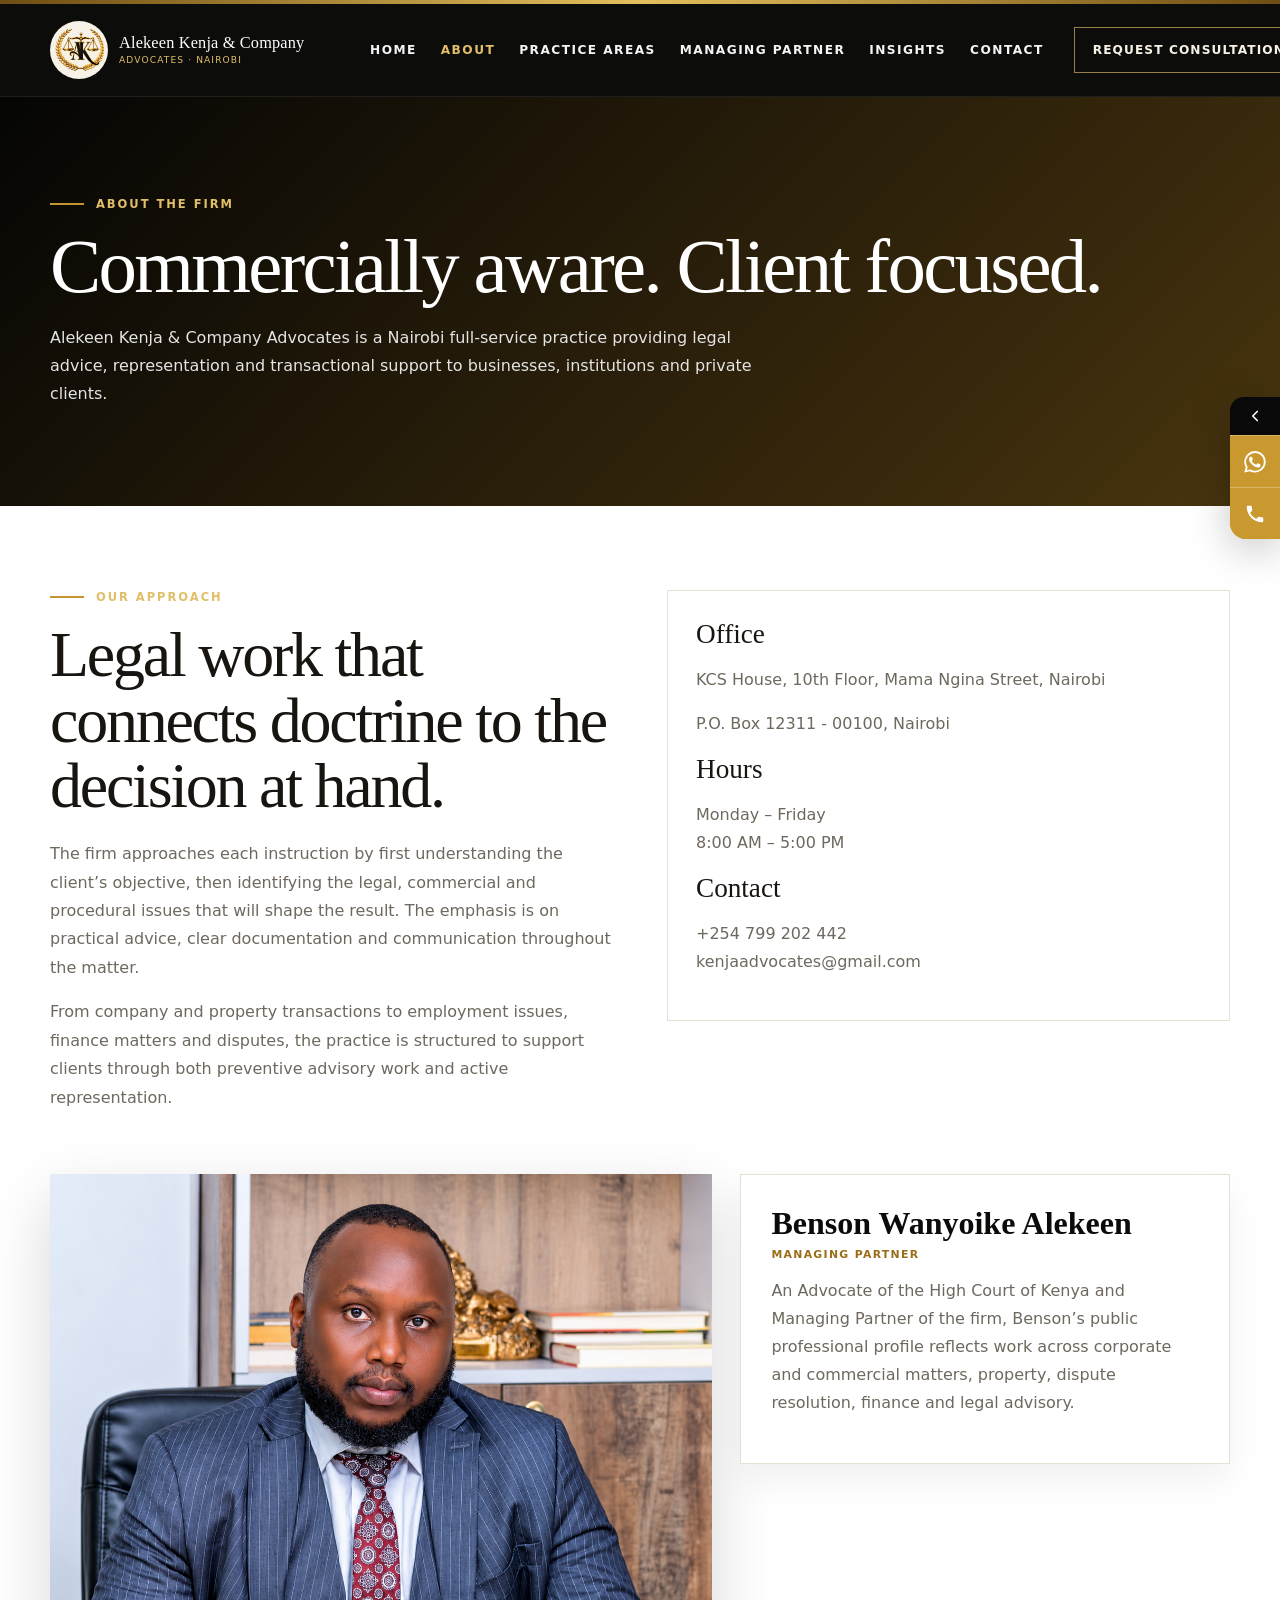
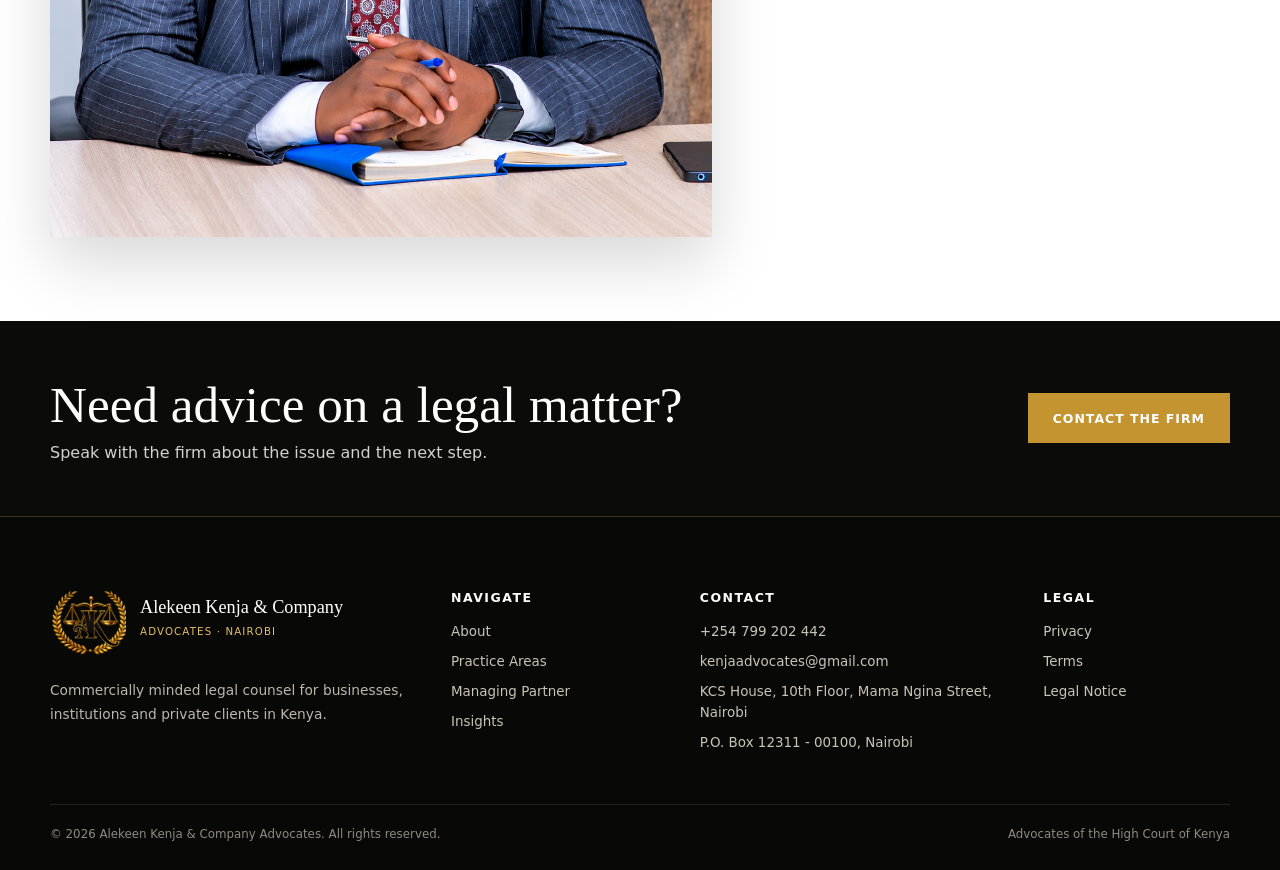
==== commit 62708d01: "Fix hero visibility and remove heavy dark overlay" ====
--- a/about/index.html
+++ b/about/index.html
@@ -1,3 +1,3 @@
 <!DOCTYPE html>
 
-<html lang="en-KE"><head><meta charset="utf-8"/><meta content="width=device-width,initial-scale=1,viewport-fit=cover" name="viewport"/><title>About | Alekeen Kenja &amp; Company Advocates</title><meta content="Learn about Alekeen Kenja &amp; Company Advocates, its Nairobi office, leadership and client-focused approach to commercial and private legal work." name="description"/><link href="https://alekeen-kenja-company-advocates.vercel.app/about/" rel="canonical"/><meta content="#050504" name="theme-color"/><meta content="website" property="og:type"/><meta content="About | Alekeen Kenja &amp; Company Advocates" property="og:title"/><meta content="Learn about Alekeen Kenja &amp; Company Advocates, its Nairobi office, leadership and client-focused approach to commercial and private legal work." property="og:description"/><meta content="https://alekeen-kenja-company-advocates.vercel.app/about/" property="og:url"/><meta content="https://alekeen-kenja-company-advocates.vercel.app/images/alekeen-kenja-social-card.jpg" property="og:image"/><meta content="summary_large_image" name="twitter:card"/><link href="/site.webmanifest" rel="manifest"/><link href="/images/icon-192.png" rel="icon"/><link href="/assets/css/site.css?v=3" rel="stylesheet"/><script type="application/ld+json">{"@context":"https://schema.org","@type":"LegalService","name":"Alekeen Kenja & Company Advocates","address":{"@type":"PostalAddress","streetAddress":"KCS House, 10th Floor, Mama Ngina Street","addressLocality":"Nairobi","postalCode":"00100","addressCountry":"KE"},"telephone":"+254799202442","email":"kenjaadvocates@gmail.com","url":"https://alekeen-kenja-company-advocates.vercel.app","areaServed":"Kenya","openingHoursSpecification":[{"@type":"OpeningHoursSpecification","dayOfWeek":["Monday","Tuesday","Wednesday","Thursday","Friday"],"opens":"08:00","closes":"17:00"}],"founder":{"@type":"Person","name":"Benson Wanyoike Alekeen","jobTitle":"Managing Partner"}}</script></head><body><div class="topline"></div><header class="site-header"><div class="container nav"><a aria-label="Alekeen Kenja &amp; Company Advocates home" class="brand alekeen-brand" href="/"><img alt="Alekeen Kenja emblem" class="brand-mark" src="/images/monogram.png"/><span class="brand-name"><b>Alekeen Kenja &amp; Company</b><small>Advocates · Nairobi</small></span></a><nav aria-label="Primary navigation" class="nav-links"><a class="" href="/">Home</a><a class="active" href="/about/">About</a><a class="" href="/practice-areas/">Practice Areas</a><a class="" href="/partners/">Managing Partner</a><a class="" href="/insights/">Insights</a><a class="" href="/contact/">Contact</a></nav><a class="nav-cta" href="https://wa.me/254799202442" rel="noopener" target="_blank">Request consultation</a><button aria-expanded="false" aria-label="Open menu" class="menu-btn"><span></span></button></div><nav aria-label="Mobile navigation" class="mobile-nav"><a href="/">Home</a><a href="/about/">About</a><a href="/practice-areas/">Practice Areas</a><a href="/partners/">Managing Partner</a><a href="/insights/">Insights</a><a href="/contact/">Contact</a><a href="https://wa.me/254799202442" rel="noopener" target="_blank">Request consultation</a></nav></header><main><section class="page-hero"><div class="container"><div class="eyebrow">About the firm</div><h1 class="page-title">Commercially aware. Client focused.</h1><p>Alekeen Kenja &amp; Company Advocates is a Nairobi full-service practice providing legal advice, representation and transactional support to businesses, institutions and private clients.</p></div></section><section class="page-main"><div class="container"><div class="two-col"><div><div class="eyebrow">Our approach</div><h2 class="section-title">Legal work that connects doctrine to the decision at hand.</h2><p class="section-copy">The firm approaches each instruction by first understanding the client’s objective, then identifying the legal, commercial and procedural issues that will shape the result. The emphasis is on practical advice, clear documentation and communication throughout the matter.</p><p class="section-copy">From company and property transactions to employment issues, finance matters and disputes, the practice is structured to support clients through both preventive advisory work and active representation.</p></div><div class="info-card"><h3>Office</h3><p>KCS House, 10th Floor, Mama Ngina Street, Nairobi</p><p>P.O. Box 12311 - 00100, Nairobi</p><h3>Hours</h3><p>Monday – Friday<br/>8:00 AM – 5:00 PM</p><h3>Contact</h3><p>+254 799 202 442<br/>kenjaadvocates@gmail.com</p></div></div><div class="partner-duo"><div class="profile-main-photo"><img alt="Benson Wanyoike Alekeen, Managing Partner" src="/assets/media/benson-alekeen.png"/></div><div><div class="partner-card"><div class="initials">BA</div><h3>Benson Wanyoike Alekeen</h3><div class="role">Managing Partner</div><p>An Advocate of the High Court of Kenya and Managing Partner of the firm, Benson’s public professional profile reflects work across corporate and commercial matters, property, dispute resolution, finance and legal advisory.</p></div></div></div></div></section><section class="cta-strip"><div class="container"><div><h2>Need advice on a legal matter?</h2><p>Speak with the firm about the issue and the next step.</p></div><a class="btn btn-gold" href="/contact/">Contact the firm</a></div></section></main><footer class="site-footer"><div class="container footer-grid"><div><div class="footer-brand"><img alt="Alekeen Kenja emblem" src="/images/monogram.png"/><div><strong>Alekeen Kenja &amp; Company</strong><span>Advocates · Nairobi</span></div></div><p>Commercially minded legal counsel for businesses, institutions and private clients in Kenya.</p></div><div><h4>Navigate</h4><a href="/about/">About</a><a href="/practice-areas/">Practice Areas</a><a href="/partners/">Managing Partner</a><a href="/insights/">Insights</a></div><div><h4>Contact</h4><a href="tel:+254799202442">+254 799 202 442</a><a href="mailto:kenjaadvocates@gmail.com">kenjaadvocates@gmail.com</a><span>KCS House, 10th Floor, Mama Ngina Street, Nairobi</span><span>P.O. Box 12311 - 00100, Nairobi</span></div><div><h4>Legal</h4><a href="/privacy/">Privacy</a><a href="/terms/">Terms</a><a href="/legal-notice/">Legal Notice</a></div></div><div class="container footer-bottom"><span>© 2026 Alekeen Kenja &amp; Company Advocates. All rights reserved.</span><span>Advocates of the High Court of Kenya</span></div></footer><aside aria-label="Quick contact" class="contact-rail"><button aria-expanded="true" aria-label="Toggle contact options" class="rail-toggle" type="button"><svg aria-hidden="true" viewbox="0 0 24 24"><path d="M15 18l-6-6 6-6"></path></svg></button><div class="rail-actions"><a aria-label="WhatsApp Alekeen Kenja &amp; Company Advocates" href="https://wa.me/254799202442" rel="noopener" target="_blank"><svg aria-hidden="true" viewbox="0 0 24 24"><path d="M20.5 3.5A11.8 11.8 0 0 0 1.9 17.7L.3 23.5l5.9-1.5A11.8 11.8 0 0 0 23.7 11.8c0-3.1-1.1-6-3.2-8.3Zm-8.6 18.1a9.7 9.7 0 0 1-4.9-1.3l-.4-.2-3.5.9.9-3.4-.2-.4A9.7 9.7 0 1 1 11.9 21.6Zm5.4-7.3c-.3-.1-1.7-.8-2-.9-.3-.1-.5-.1-.7.2-.2.3-.8.9-1 1.1-.2.2-.4.2-.7.1-1.8-.9-3-1.6-4.2-3.7-.3-.5.3-.5.9-1.6.1-.2.1-.4 0-.6l-.9-2.2c-.2-.5-.5-.5-.7-.5h-.6c-.2 0-.6.1-.8.4-.3.3-1.1 1.1-1.1 2.6s1.1 3 1.3 3.2c.1.2 2.2 3.4 5.3 4.8 2 .9 2.8.9 3.8.8.6-.1 1.7-.7 1.9-1.4.2-.7.2-1.3.2-1.4-.1-.1-.3-.2-.6-.4Z"></path></svg></a><a aria-label="Call Alekeen Kenja &amp; Company Advocates" href="tel:+254799202442"><svg aria-hidden="true" viewbox="0 0 24 24"><path d="M6.62 10.79a15.46 15.46 0 0 0 6.59 6.59l2.2-2.2a1 1 0 0 1 1.02-.24c1.12.37 2.33.57 3.57.57a1 1 0 0 1 1 1V20a1 1 0 0 1-1 1C10.61 21 3 13.39 3 4a1 1 0 0 1 1-1h3.5a1 1 0 0 1 1 1c0 1.25.2 2.45.57 3.57a1 1 0 0 1-.25 1.02l-2.2 2.2Z"></path></svg></a></div></aside><script src="/assets/js/site.js?v=3"></script></body></html>+<html lang="en-KE"><head><meta charset="utf-8"/><meta content="width=device-width,initial-scale=1,viewport-fit=cover" name="viewport"/><title>About | Alekeen Kenja &amp; Company Advocates</title><meta content="Learn about Alekeen Kenja &amp; Company Advocates, its Nairobi office, leadership and client-focused approach to commercial and private legal work." name="description"/><link href="https://alekeen-kenja-company-advocates.vercel.app/about/" rel="canonical"/><meta content="#050504" name="theme-color"/><meta content="website" property="og:type"/><meta content="About | Alekeen Kenja &amp; Company Advocates" property="og:title"/><meta content="Learn about Alekeen Kenja &amp; Company Advocates, its Nairobi office, leadership and client-focused approach to commercial and private legal work." property="og:description"/><meta content="https://alekeen-kenja-company-advocates.vercel.app/about/" property="og:url"/><meta content="https://alekeen-kenja-company-advocates.vercel.app/images/alekeen-kenja-social-card.jpg" property="og:image"/><meta content="summary_large_image" name="twitter:card"/><link href="/site.webmanifest" rel="manifest"/><link href="/images/icon-192.png" rel="icon"/><link href="/assets/css/site.css?v=5" rel="stylesheet"/><script type="application/ld+json">{"@context":"https://schema.org","@type":"LegalService","name":"Alekeen Kenja & Company Advocates","address":{"@type":"PostalAddress","streetAddress":"KCS House, 10th Floor, Mama Ngina Street","addressLocality":"Nairobi","postalCode":"00100","addressCountry":"KE"},"telephone":"+254799202442","email":"kenjaadvocates@gmail.com","url":"https://alekeen-kenja-company-advocates.vercel.app","areaServed":"Kenya","openingHoursSpecification":[{"@type":"OpeningHoursSpecification","dayOfWeek":["Monday","Tuesday","Wednesday","Thursday","Friday"],"opens":"08:00","closes":"17:00"}],"founder":{"@type":"Person","name":"Benson Wanyoike Alekeen","jobTitle":"Managing Partner"}}</script></head><body><div class="topline"></div><header class="site-header"><div class="container nav"><a aria-label="Alekeen Kenja &amp; Company Advocates home" class="brand alekeen-brand" href="/"><img alt="Alekeen Kenja emblem" class="brand-mark" src="/images/monogram.png"/><span class="brand-name"><b>Alekeen Kenja &amp; Company</b><small>Advocates · Nairobi</small></span></a><nav aria-label="Primary navigation" class="nav-links"><a class="" href="/">Home</a><a class="active" href="/about/">About</a><a class="" href="/practice-areas/">Practice Areas</a><a class="" href="/partners/">Managing Partner</a><a class="" href="/insights/">Insights</a><a class="" href="/contact/">Contact</a></nav><a class="nav-cta" href="https://wa.me/254799202442" rel="noopener" target="_blank">Request consultation</a><button aria-expanded="false" aria-label="Open menu" class="menu-btn"><span></span></button></div><nav aria-label="Mobile navigation" class="mobile-nav"><a href="/">Home</a><a href="/about/">About</a><a href="/practice-areas/">Practice Areas</a><a href="/partners/">Managing Partner</a><a href="/insights/">Insights</a><a href="/contact/">Contact</a><a href="https://wa.me/254799202442" rel="noopener" target="_blank">Request consultation</a></nav></header><main><section class="page-hero"><div class="container"><div class="eyebrow">About the firm</div><h1 class="page-title">Commercially aware. Client focused.</h1><p>Alekeen Kenja &amp; Company Advocates is a Nairobi full-service practice providing legal advice, representation and transactional support to businesses, institutions and private clients.</p></div></section><section class="page-main"><div class="container"><div class="two-col"><div><div class="eyebrow">Our approach</div><h2 class="section-title">Legal work that connects doctrine to the decision at hand.</h2><p class="section-copy">The firm approaches each instruction by first understanding the client’s objective, then identifying the legal, commercial and procedural issues that will shape the result. The emphasis is on practical advice, clear documentation and communication throughout the matter.</p><p class="section-copy">From company and property transactions to employment issues, finance matters and disputes, the practice is structured to support clients through both preventive advisory work and active representation.</p></div><div class="info-card"><h3>Office</h3><p>KCS House, 10th Floor, Mama Ngina Street, Nairobi</p><p>P.O. Box 12311 - 00100, Nairobi</p><h3>Hours</h3><p>Monday – Friday<br/>8:00 AM – 5:00 PM</p><h3>Contact</h3><p>+254 799 202 442<br/>kenjaadvocates@gmail.com</p></div></div><div class="partner-duo"><div class="profile-main-photo"><img alt="Benson Wanyoike Alekeen, Managing Partner" src="/assets/media/benson-alekeen.png"/></div><div><div class="partner-card"><h3>Benson Wanyoike Alekeen</h3><div class="role">Managing Partner</div><p>An Advocate of the High Court of Kenya and Managing Partner of the firm, Benson’s public professional profile reflects work across corporate and commercial matters, property, dispute resolution, finance and legal advisory.</p></div></div></div></div></section><section class="cta-strip"><div class="container"><div><h2>Need advice on a legal matter?</h2><p>Speak with the firm about the issue and the next step.</p></div><a class="btn btn-gold" href="/contact/">Contact the firm</a></div></section></main><footer class="site-footer"><div class="container footer-grid"><div><div class="footer-brand"><img alt="Alekeen Kenja emblem" src="/images/monogram.png"/><div><strong>Alekeen Kenja &amp; Company</strong><span>Advocates · Nairobi</span></div></div><p>Commercially minded legal counsel for businesses, institutions and private clients in Kenya.</p></div><div><h4>Navigate</h4><a href="/about/">About</a><a href="/practice-areas/">Practice Areas</a><a href="/partners/">Managing Partner</a><a href="/insights/">Insights</a></div><div><h4>Contact</h4><a href="tel:+254799202442">+254 799 202 442</a><a href="mailto:kenjaadvocates@gmail.com">kenjaadvocates@gmail.com</a><span>KCS House, 10th Floor, Mama Ngina Street, Nairobi</span><span>P.O. Box 12311 - 00100, Nairobi</span></div><div><h4>Legal</h4><a href="/privacy/">Privacy</a><a href="/terms/">Terms</a><a href="/legal-notice/">Legal Notice</a></div></div><div class="container footer-bottom"><span>© 2026 Alekeen Kenja &amp; Company Advocates. All rights reserved.</span><span>Advocates of the High Court of Kenya</span></div></footer><aside aria-label="Quick contact" class="contact-rail"><button aria-expanded="true" aria-label="Toggle contact options" class="rail-toggle" type="button"><svg aria-hidden="true" viewbox="0 0 24 24"><path d="M15 18l-6-6 6-6"></path></svg></button><div class="rail-actions"><a aria-label="WhatsApp Alekeen Kenja &amp; Company Advocates" href="https://wa.me/254799202442" rel="noopener" target="_blank"><svg aria-hidden="true" viewbox="0 0 24 24"><path d="M20.5 3.5A11.8 11.8 0 0 0 1.9 17.7L.3 23.5l5.9-1.5A11.8 11.8 0 0 0 23.7 11.8c0-3.1-1.1-6-3.2-8.3Zm-8.6 18.1a9.7 9.7 0 0 1-4.9-1.3l-.4-.2-3.5.9.9-3.4-.2-.4A9.7 9.7 0 1 1 11.9 21.6Zm5.4-7.3c-.3-.1-1.7-.8-2-.9-.3-.1-.5-.1-.7.2-.2.3-.8.9-1 1.1-.2.2-.4.2-.7.1-1.8-.9-3-1.6-4.2-3.7-.3-.5.3-.5.9-1.6.1-.2.1-.4 0-.6l-.9-2.2c-.2-.5-.5-.5-.7-.5h-.6c-.2 0-.6.1-.8.4-.3.3-1.1 1.1-1.1 2.6s1.1 3 1.3 3.2c.1.2 2.2 3.4 5.3 4.8 2 .9 2.8.9 3.8.8.6-.1 1.7-.7 1.9-1.4.2-.7.2-1.3.2-1.4-.1-.1-.3-.2-.6-.4Z"></path></svg></a><a aria-label="Call Alekeen Kenja &amp; Company Advocates" href="tel:+254799202442"><svg aria-hidden="true" viewbox="0 0 24 24"><path d="M6.62 10.79a15.46 15.46 0 0 0 6.59 6.59l2.2-2.2a1 1 0 0 1 1.02-.24c1.12.37 2.33.57 3.57.57a1 1 0 0 1 1 1V20a1 1 0 0 1-1 1C10.61 21 3 13.39 3 4a1 1 0 0 1 1-1h3.5a1 1 0 0 1 1 1c0 1.25.2 2.45.57 3.57a1 1 0 0 1-.25 1.02l-2.2 2.2Z"></path></svg></a></div></aside><script src="/assets/js/site.js?v=3"></script></body></html>
--- a/assets/css/site.css
+++ b/assets/css/site.css
@@ -54,7 +54,7 @@
 .alekeen-band{background-image:linear-gradient(rgba(0,0,0,.08),rgba(0,0,0,.08)),url('https://images.unsplash.com/photo-1521791136064-7986c2920216?auto=format&fit=crop&w=1900&q=86')!important;background-position:center!important;background-size:cover!important}
 .partner-badge strong{color:#fff!important;text-shadow:0 1px 2px rgba(0,0,0,.4)}.partner-badge span{color:#f5f0e4}.partner-badge{max-width:calc(100% - 44px)}
 .profile-main-photo{background:#f3efe5;overflow:hidden;box-shadow:var(--shadow);min-height:640px}.profile-main-photo img{width:100%;height:100%;min-height:640px;object-fit:cover;object-position:center 10%}.partner-profile-page{align-items:center}
-.partner-duo{display:grid;grid-template-columns:1.15fr .85fr;gap:28px;margin-top:46px}.partner-card{background:#fff;border:1px solid var(--line);padding:30px;box-shadow:0 16px 34px rgba(0,0,0,.06)}.partner-card h3{font-family:Georgia,serif;font-size:2rem;margin:0 0 6px;color:var(--navy)}.partner-card .role{color:#9a6e18;text-transform:uppercase;letter-spacing:.12em;font-size:.68rem;font-weight:700}.partner-card p{color:var(--muted);line-height:1.75}.partner-card .initials{width:92px;height:92px;border-radius:50%;display:grid;place-items:center;background:#0b0b0a;color:var(--gold2);font-family:Georgia,serif;font-size:2rem;margin-bottom:20px;border:2px solid var(--gold)}
+.partner-duo{display:grid;grid-template-columns:1.15fr .85fr;gap:28px;margin-top:46px}.partner-card{background:#fff;border:1px solid var(--line);padding:30px;box-shadow:0 16px 34px rgba(0,0,0,.06)}.partner-card h3{font-family:Georgia,serif;font-size:2rem;margin:0 0 6px;color:var(--navy)}.partner-card .role{color:#9a6e18;text-transform:uppercase;letter-spacing:.12em;font-size:.68rem;font-weight:700}.partner-card p{color:var(--muted);line-height:1.75}
 .practice-list{display:grid;grid-template-columns:1fr 1fr;gap:16px}.practice-list .info-card{min-height:220px}.practice-list .info-card h3{color:var(--navy)}
 .leadership-strip{display:grid;grid-template-columns:1fr 1fr;gap:18px;margin-top:36px}.leadership-mini{padding:22px;border:1px solid var(--line);background:#fff}.leadership-mini b{display:block;font-family:Georgia,serif;font-size:1.2rem;margin-bottom:5px}.leadership-mini span{display:block;color:#9a6e18;text-transform:uppercase;letter-spacing:.1em;font-size:.64rem}
 .footer-brand{display:flex;align-items:center;gap:14px;margin-bottom:18px}.footer-brand img{width:78px;height:78px;object-fit:contain;background:#f7f2e7;border-radius:50%;padding:5px}.footer-brand strong{display:block;font-family:Georgia,serif;font-size:1.2rem;color:#fff;font-weight:500}.footer-brand span{display:block;margin-top:5px;font-size:.66rem;text-transform:uppercase;letter-spacing:.11em;color:var(--gold2)}
@@ -70,9 +70,10 @@
 
 /* 2026-10-05 QA corrections: hero, footer, contact rail, contact spacing, Benson-only leadership */
 .alekeen-hero{
-  background-image:linear-gradient(90deg,rgba(4,4,3,1) 0%,rgba(4,4,3,.995) 33%,rgba(4,4,3,.97) 48%,rgba(4,4,3,.86) 60%,rgba(4,4,3,.54) 76%,rgba(4,4,3,.30) 100%),url('https://images.pexels.com/photos/1367274/pexels-photo-1367274.jpeg?auto=compress&cs=tinysrgb&w=2200')!important;
-  background-position:center right!important;
+  background-image:linear-gradient(90deg,rgba(4,4,3,.30),rgba(4,4,3,.10) 58%,rgba(4,4,3,.04)),url('/assets/media/hero-boardroom.jpg')!important;
+  background-position:center center!important;
   background-size:cover!important;
+  background-repeat:no-repeat!important;
 }
 .leadership-strip{grid-template-columns:minmax(0,1fr);max-width:520px}
 
@@ -127,3 +128,84 @@
   .contact-rail{top:59%}
   .contact-grid + .map-shell{margin-top:26px}
 }
+
+/* Exact boardroom hero fit: keeps people visible while preserving clear copy space. */
+@media(min-width:721px){.alekeen-hero{background-position:center center!important}}
+@media(max-width:720px){.alekeen-hero{background-position:61% center!important}}
+@media(max-width:480px){.alekeen-hero{background-position:64% center!important}}
+
+
+/* 2026-10-05 hero composition correction: reference-style boardroom visibility */
+.alekeen-hero{
+  background-image:
+    linear-gradient(90deg,
+      rgba(3,3,3,.92) 0%,
+      rgba(3,3,3,.86) 27%,
+      rgba(3,3,3,.66) 43%,
+      rgba(3,3,3,.30) 63%,
+      rgba(3,3,3,.10) 82%,
+      rgba(3,3,3,.04) 100%),
+    url('/assets/media/hero-boardroom.jpg') !important;
+  background-size:cover !important;
+  background-position:center 46% !important;
+  background-repeat:no-repeat !important;
+}
+.alekeen-hero .hero-content{max-width:760px}
+@media(max-width:1020px){
+  .alekeen-hero{background-position:60% 46% !important}
+}
+@media(max-width:720px){
+  .alekeen-hero{
+    background-image:
+      linear-gradient(180deg,rgba(3,3,3,.50) 0%,rgba(3,3,3,.64) 44%,rgba(3,3,3,.86) 100%),
+      url('/assets/media/hero-boardroom.jpg') !important;
+    background-position:62% 42% !important;
+  }
+}
+@media(max-width:480px){
+  .alekeen-hero{background-position:66% 40% !important}
+}
+
+/* 2026-10-05 FINAL HERO VISIBILITY FIX
+   The previous hero had darkness baked into the image plus another CSS overlay.
+   This version uses the bright boardroom reference itself and keeps darkness only
+   behind the copy on the left; the people on the right remain unobscured. */
+.alekeen-hero{
+  background-image:url('/assets/media/hero-boardroom-visible.jpg') !important;
+  background-size:cover !important;
+  background-position:center 50% !important;
+  background-repeat:no-repeat !important;
+  isolation:isolate;
+}
+.alekeen-hero::before{
+  content:"";
+  position:absolute;
+  inset:0;
+  z-index:0;
+  pointer-events:none;
+  background:linear-gradient(90deg,
+    #050504 0%,
+    #050504 48%,
+    rgba(5,5,4,.98) 52%,
+    rgba(5,5,4,.78) 57%,
+    rgba(5,5,4,.22) 62%,
+    rgba(5,5,4,0) 68%);
+}
+.alekeen-hero::after{display:none !important}
+.alekeen-hero .container{position:relative;z-index:2}
+
+@media(max-width:720px){
+  .alekeen-hero{
+    background-position:65% center !important;
+  }
+  .alekeen-hero::before{
+    background:linear-gradient(90deg,
+      rgba(5,5,4,.92) 0%,
+      rgba(5,5,4,.76) 45%,
+      rgba(5,5,4,.30) 68%,
+      rgba(5,5,4,.05) 100%);
+  }
+}
+@media(max-width:480px){
+  .alekeen-hero{background-position:69% center !important}
+}
